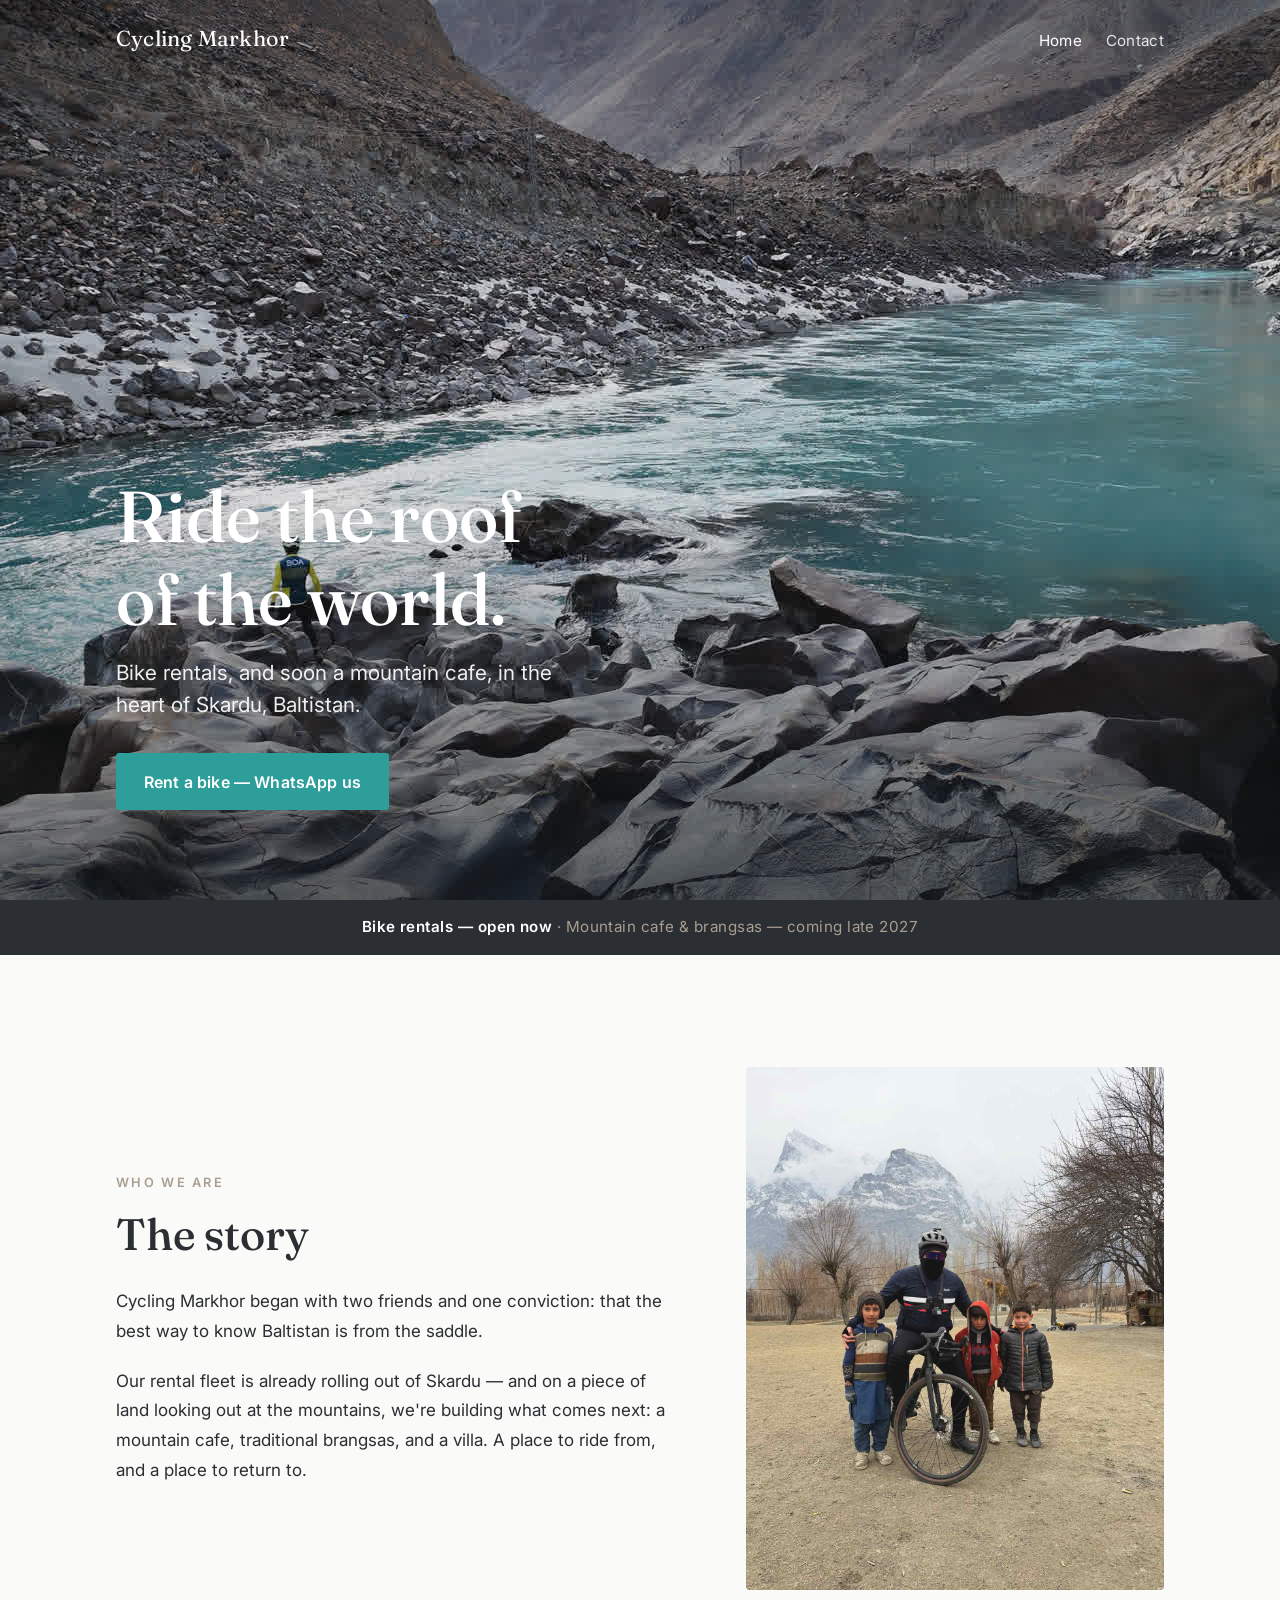
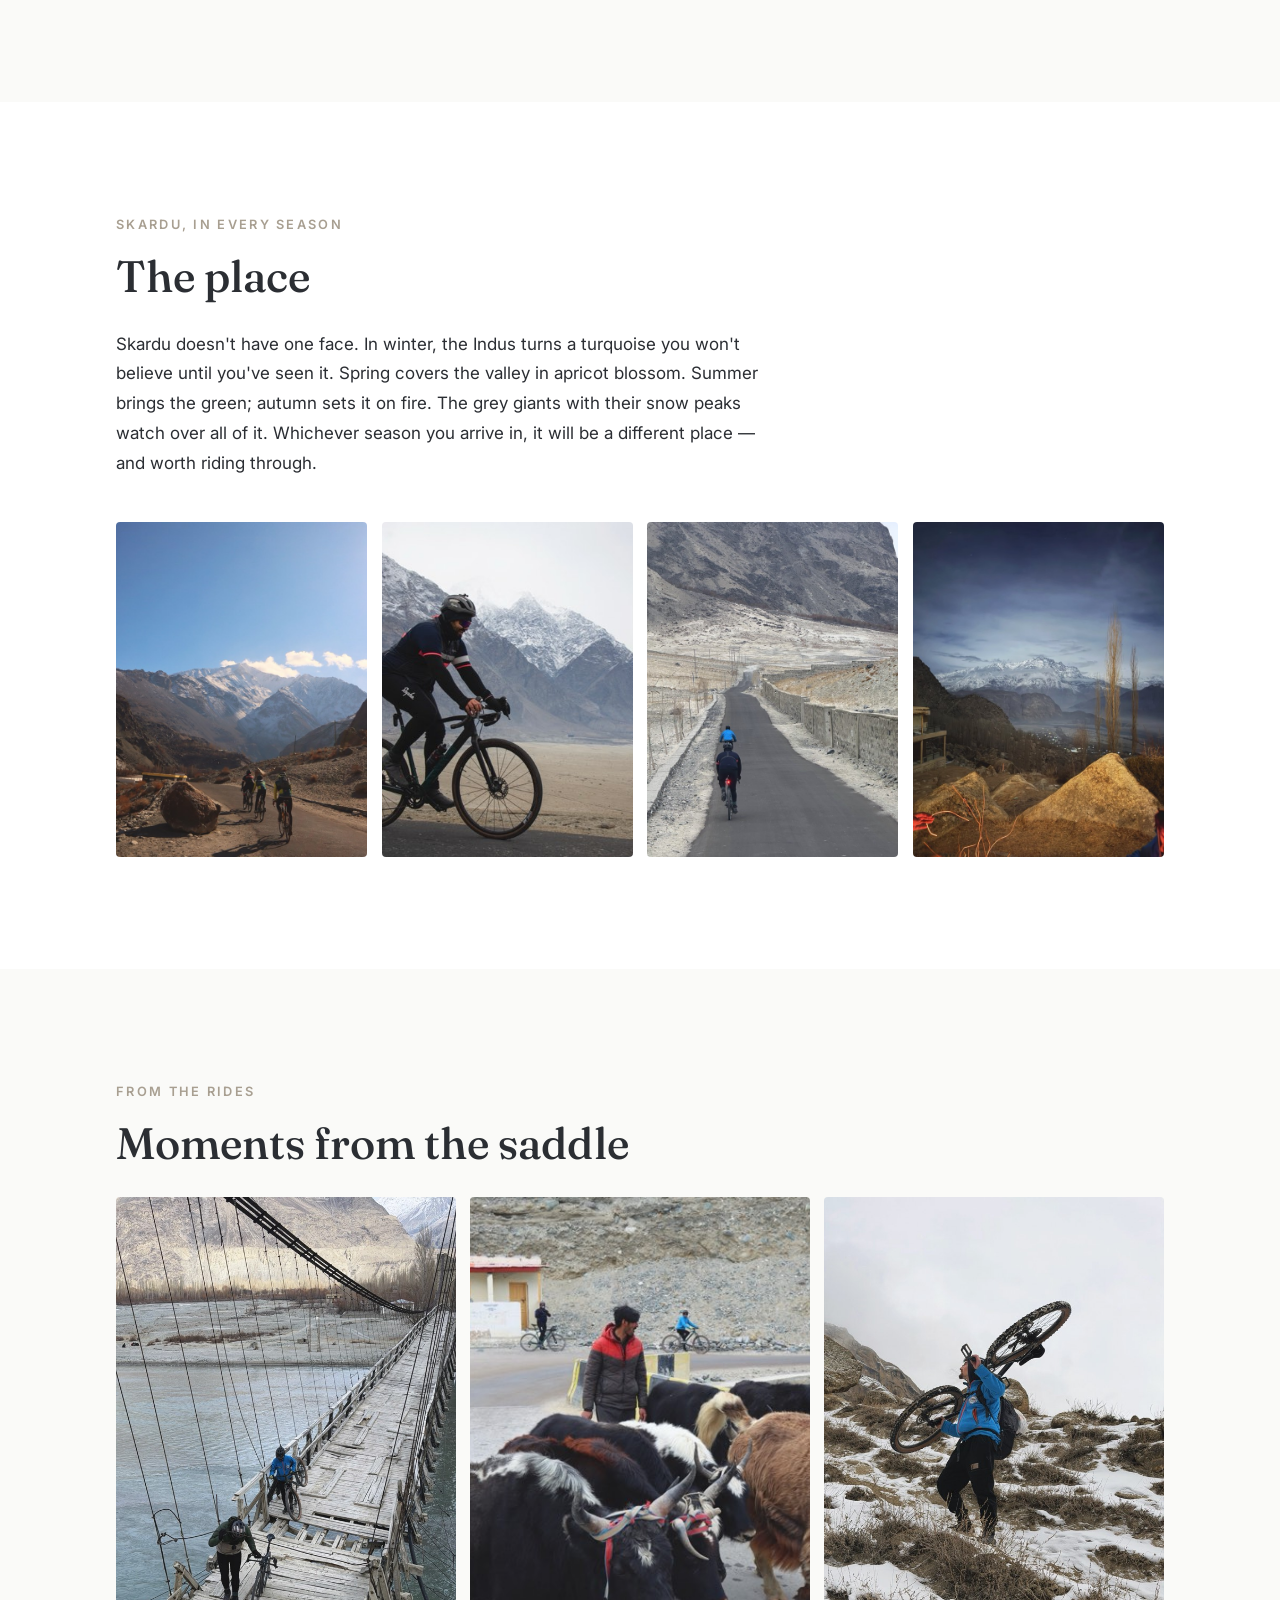
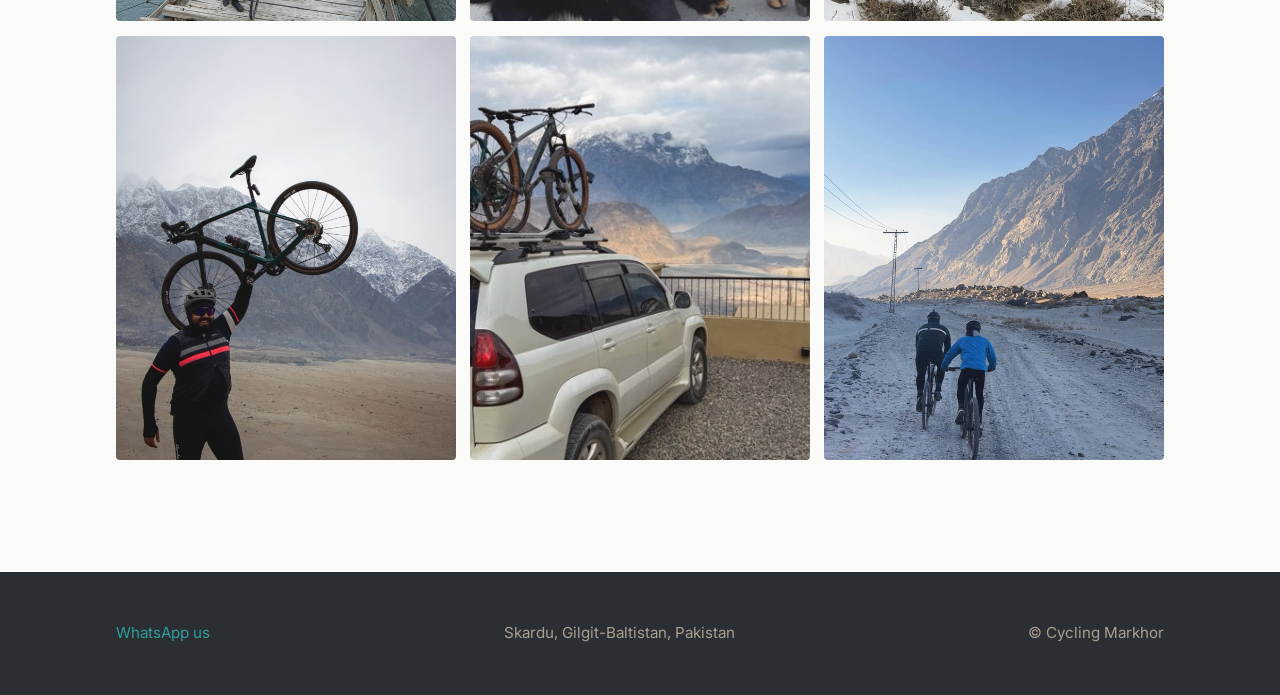
==== index.html @ 1367194e "Fix image aspect ratios, add section anchors, nav flex gap, favicon img { height: auto } so width/he" ====
<!DOCTYPE html>
<html lang="en">
<head>
  <meta charset="UTF-8">
  <meta name="viewport" content="width=device-width, initial-scale=1">
  <title>Cycling Markhor — Bike rentals in Skardu, Baltistan</title>
  <meta name="description" content="Ride the roof of the world. Bike rentals, and soon a mountain cafe, in the heart of Skardu, Baltistan.">
  <link rel="preconnect" href="https://fonts.googleapis.com">
  <link rel="preconnect" href="https://fonts.gstatic.com" crossorigin>
  <link href="https://fonts.googleapis.com/css2?family=Fraunces:opsz,wght@9..144,400;9..144,500;9..144,600&family=Inter:wght@400;500;600&display=swap" rel="stylesheet">
  <link rel="icon" href="data:image/svg+xml,<svg xmlns=%22http://www.w3.org/2000/svg%22 viewBox=%220 0 100 100%22><text y=%22.9em%22 font-size=%2290%22>🚵</text></svg>">
  <link rel="stylesheet" href="css/style.css">
</head>
<body>

  <header class="site-header">
    <div class="wrap">
      <a class="logo" href="index.html">Cycling Markhor</a>
      <nav class="site-nav">
        <a href="index.html" aria-current="page">Home</a>
        <a href="contact.html">Contact</a>
      </nav>
    </div>
  </header>

  <!-- Hero: 9-clip video reel (js/reel.js). Poster paints first. -->
  <section class="hero">
    <img class="hero-poster" src="assets/videos/hero_01_poster.jpg" alt="The turquoise Indus river winding through the mountains of Skardu" fetchpriority="high">
    <div class="hero-shade"></div>
    <div class="hero-content">
      <div class="wrap">
        <h1>Ride the roof of the world.</h1>
        <p class="subline">Bike rentals, and soon a mountain cafe, in the heart of Skardu, Baltistan.</p>
        <a class="btn" href="https://wa.me/923554437090">Rent a bike — WhatsApp us</a>
      </div>
    </div>
  </section>

  <div class="status-strip">
    <strong>Bike rentals — open now</strong> · Mountain cafe &amp; brangsas — coming late 2027
  </div>

  <section class="section" id="story">
    <div class="wrap story-grid">
      <div>
        <span class="kicker">Who we are</span>
        <h2>The story</h2>
        <p>Cycling Markhor began with two friends and one conviction: that the best way to know Baltistan is from the saddle.</p>
        <p>Our rental fleet is already rolling out of Skardu — and on a piece of land looking out at the mountains, we're building what comes next: a mountain cafe, traditional brangsas, and a villa. A place to ride from, and a place to return to.</p>
      </div>
      <img src="assets/photos/IMG_3581.jpg" alt="A cyclist standing with three local children in front of snow-covered peaks" loading="lazy" width="1280" height="1600">
    </div>
  </section>

  <section class="section section--seasons" id="place">
    <div class="wrap">
      <span class="kicker">Skardu, in every season</span>
      <h2>The place</h2>
      <p class="lede">Skardu doesn't have one face. In winter, the Indus turns a turquoise you won't believe until you've seen it. Spring covers the valley in apricot blossom. Summer brings the green; autumn sets it on fire. The grey giants with their snow peaks watch over all of it. Whichever season you arrive in, it will be a different place — and worth riding through.</p>
      <div class="seasons-grid">
        <img src="assets/photos/thumbs/IMG_8564.jpg" alt="Three cyclists on a mountain road under a bright blue sky" loading="lazy" width="640" height="800">
        <img src="assets/photos/thumbs/IMG_7706.jpg" alt="A cyclist riding past snow-dusted peaks" loading="lazy" width="800" height="450">
        <img src="assets/photos/thumbs/IMG_0048.jpg" alt="Two riders on an empty valley road in winter" loading="lazy" width="640" height="800">
        <img src="assets/photos/thumbs/IMG_3889.jpg" alt="Village lights at dusk beneath a snow-covered massif" loading="lazy" width="640" height="800">
      </div>
    </div>
  </section>

  <section class="section" id="moments">
    <div class="wrap">
      <span class="kicker">From the rides</span>
      <h2>Moments from the saddle</h2>
      <div class="moments-grid">
        <img src="assets/photos/thumbs/IMG_4186.jpg" alt="Cyclists crossing a wooden suspension bridge over the turquoise river" loading="lazy" width="640" height="800">
        <img src="assets/photos/thumbs/IMG_8635.jpg" alt="Yaks being herded along the road past waiting cyclists" loading="lazy" width="800" height="450">
        <img src="assets/photos/thumbs/IMG_3852.jpg" alt="A rider carrying a bike up a snowy slope" loading="lazy" width="640" height="800">
        <img src="assets/photos/thumbs/IMG_7692.jpg" alt="A cyclist raising a bike overhead in front of the mountains" loading="lazy" width="640" height="800">
        <img src="assets/photos/thumbs/IMG_3305.jpg" alt="Bikes on a car rack with the Skardu valley behind" loading="lazy" width="800" height="450">
        <img src="assets/photos/thumbs/IMG_4113.jpg" alt="Two riders on a gravel road beneath a mountain wall" loading="lazy" width="640" height="800">
      </div>
    </div>
  </section>

  <footer class="site-footer">
    <div class="wrap">
      <a href="https://wa.me/923554437090">WhatsApp us</a>
      <span>Skardu, Gilgit-Baltistan, Pakistan</span>
      <span>© Cycling Markhor</span>
    </div>
  </footer>

  <script src="js/reel.js"></script>
</body>
</html>
---- css/style.css ----
/* Cycling Markhor — style.css */

:root {
  --charcoal: #2B2E33;
  --stone: #A89F91;
  --snow: #FAFAF8;
  --turquoise: #2E9E9B;
  --blossom: #B8A6C9;

  --serif: "Fraunces", Georgia, serif;
  --sans: "Inter", -apple-system, BlinkMacSystemFont, "Segoe UI", sans-serif;

  --max-width: 68rem;
  --pad: 1.25rem;
}

* { margin: 0; padding: 0; box-sizing: border-box; }

html { scroll-behavior: smooth; }

body {
  font-family: var(--sans);
  font-size: 1.0625rem;
  line-height: 1.75;
  color: var(--charcoal);
  background: var(--snow);
  -webkit-font-smoothing: antialiased;
}

img, video { display: block; max-width: 100%; }
img { height: auto; }

a { color: var(--turquoise); text-decoration: none; }
a:hover { color: var(--blossom); }

h1, h2, h3 {
  font-family: var(--serif);
  font-weight: 500;
  line-height: 1.15;
}

.wrap {
  max-width: var(--max-width);
  margin: 0 auto;
  padding-left: var(--pad);
  padding-right: var(--pad);
}

/* ---------- Header ---------- */

.site-header {
  position: absolute;
  top: 0;
  left: 0;
  right: 0;
  z-index: 10;
  padding: 1.25rem 0;
}

.site-header .wrap {
  display: flex;
  align-items: baseline;
  justify-content: space-between;
  gap: 1rem;
}

.logo {
  font-family: var(--serif);
  font-size: 1.35rem;
  letter-spacing: 0.01em;
  color: #fff;
}
.logo:hover { color: #fff; }

.site-nav {
  display: flex;
  gap: 1.5rem;
  flex-shrink: 0;
}

.site-nav a {
  color: rgba(255, 255, 255, 0.85);
  font-size: 0.95rem;
  letter-spacing: 0.02em;
}
.site-nav a:hover,
.site-nav a[aria-current="page"] { color: #fff; }

/* Solid header variant (contact page) */
.site-header--solid { position: static; background: var(--charcoal); }

/* ---------- Hero reel ---------- */

.hero {
  position: relative;
  height: 100vh;
  height: 100svh;
  min-height: 30rem;
  overflow: hidden;
  background: var(--charcoal);
  display: flex;
  align-items: flex-end;
}

.hero-poster,
.hero video {
  position: absolute;
  inset: 0;
  width: 100%;
  height: 100%;
  object-fit: cover;
}

.hero video {
  opacity: 0;
  transition: opacity 0.5s ease;
}
.hero video.is-visible { opacity: 1; }

.hero-shade {
  position: absolute;
  inset: 0;
  background:
    linear-gradient(to bottom,
      rgba(20, 22, 26, 0.42) 0%,
      rgba(20, 22, 26, 0.10) 30%,
      rgba(20, 22, 26, 0.14) 55%,
      rgba(20, 22, 26, 0.62) 100%);
}

.hero-content {
  position: relative;
  z-index: 2;
  width: 100%;
  padding-bottom: clamp(3rem, 10vh, 6rem);
  color: #fff;
}

.hero h1 {
  font-size: clamp(2.5rem, 7vw, 4.5rem);
  max-width: 14ch;
  text-wrap: balance;
}

.hero .subline {
  margin-top: 1rem;
  max-width: 34ch;
  font-size: clamp(1.05rem, 2.2vw, 1.3rem);
  line-height: 1.55;
  color: rgba(255, 255, 255, 0.92);
}

/* ---------- Buttons ---------- */

.btn {
  display: inline-block;
  margin-top: 2rem;
  padding: 0.9rem 1.75rem;
  background: var(--turquoise);
  color: #fff;
  font-weight: 600;
  font-size: 1rem;
  border-radius: 3px;
  letter-spacing: 0.01em;
  transition: background 0.2s ease, transform 0.2s ease;
}
.btn:hover {
  background: var(--blossom);
  color: #fff;
  transform: translateY(-1px);
}

.btn--big {
  font-size: 1.15rem;
  padding: 1.1rem 2.5rem;
}

/* ---------- Status strip ---------- */

.status-strip {
  background: var(--charcoal);
  color: var(--stone);
  text-align: center;
  font-size: 0.95rem;
  letter-spacing: 0.03em;
  padding: 0.9rem var(--pad);
}
.status-strip strong {
  color: #fff;
  font-weight: 600;
}

/* ---------- Sections ---------- */

.section {
  padding: clamp(4rem, 10vw, 7rem) 0;
}

.section h2 {
  font-size: clamp(1.9rem, 4.5vw, 2.75rem);
  margin-bottom: 1.75rem;
}

.section h2 .accent { color: var(--turquoise); }

.section p + p { margin-top: 1.25rem; }

.kicker {
  display: block;
  font-family: var(--sans);
  font-size: 0.8rem;
  font-weight: 600;
  letter-spacing: 0.18em;
  text-transform: uppercase;
  color: var(--stone);
  margin-bottom: 0.9rem;
}

/* Story: text beside photo on wide screens */

.story-grid {
  display: grid;
  gap: 2.5rem;
  align-items: center;
}

.story-grid img {
  width: 100%;
  border-radius: 4px;
}

@media (min-width: 48rem) {
  .story-grid {
    grid-template-columns: 1.15fr 0.85fr;
    gap: 4rem;
  }
}

/* Seasons */

.section--seasons {
  background: #fff;
}

.section--seasons .lede {
  max-width: 42rem;
}

.seasons-grid {
  display: grid;
  grid-template-columns: repeat(2, 1fr);
  gap: 0.9rem;
  margin-top: 2.75rem;
}

.seasons-grid img {
  width: 100%;
  aspect-ratio: 3 / 4;
  object-fit: cover;
  border-radius: 4px;
}

@media (min-width: 48rem) {
  .seasons-grid { grid-template-columns: repeat(4, 1fr); }
}

/* Moments */

.moments-grid {
  display: grid;
  grid-template-columns: repeat(2, 1fr);
  gap: 0.9rem;
}

.moments-grid img {
  width: 100%;
  aspect-ratio: 4 / 5;
  object-fit: cover;
  border-radius: 4px;
}

@media (min-width: 48rem) {
  .moments-grid { grid-template-columns: repeat(3, 1fr); }
}

@media (max-width: 26rem) {
  .moments-grid { grid-template-columns: 1fr; }
  .moments-grid img { aspect-ratio: 4 / 3; }
}

/* ---------- Contact page ---------- */

.contact-main {
  padding: clamp(4rem, 12vh, 8rem) 0;
  text-align: center;
}

.contact-main h1 {
  font-size: clamp(2.25rem, 6vw, 3.5rem);
}

.contact-main .contact-body {
  max-width: 34rem;
  margin: 1.5rem auto 0;
}

.contact-main .location {
  margin-top: 2.5rem;
  color: var(--stone);
  font-size: 0.95rem;
  letter-spacing: 0.02em;
}

/* ---------- Footer ---------- */

.site-footer {
  background: var(--charcoal);
  color: var(--stone);
  padding: 3rem 0;
  font-size: 0.95rem;
}

.site-footer .wrap {
  display: flex;
  flex-direction: column;
  gap: 0.75rem;
  align-items: center;
  text-align: center;
}

.site-footer a { color: var(--turquoise); }
.site-footer a:hover { color: var(--blossom); }

@media (min-width: 48rem) {
  .site-footer .wrap {
    flex-direction: row;
    justify-content: space-between;
  }
}
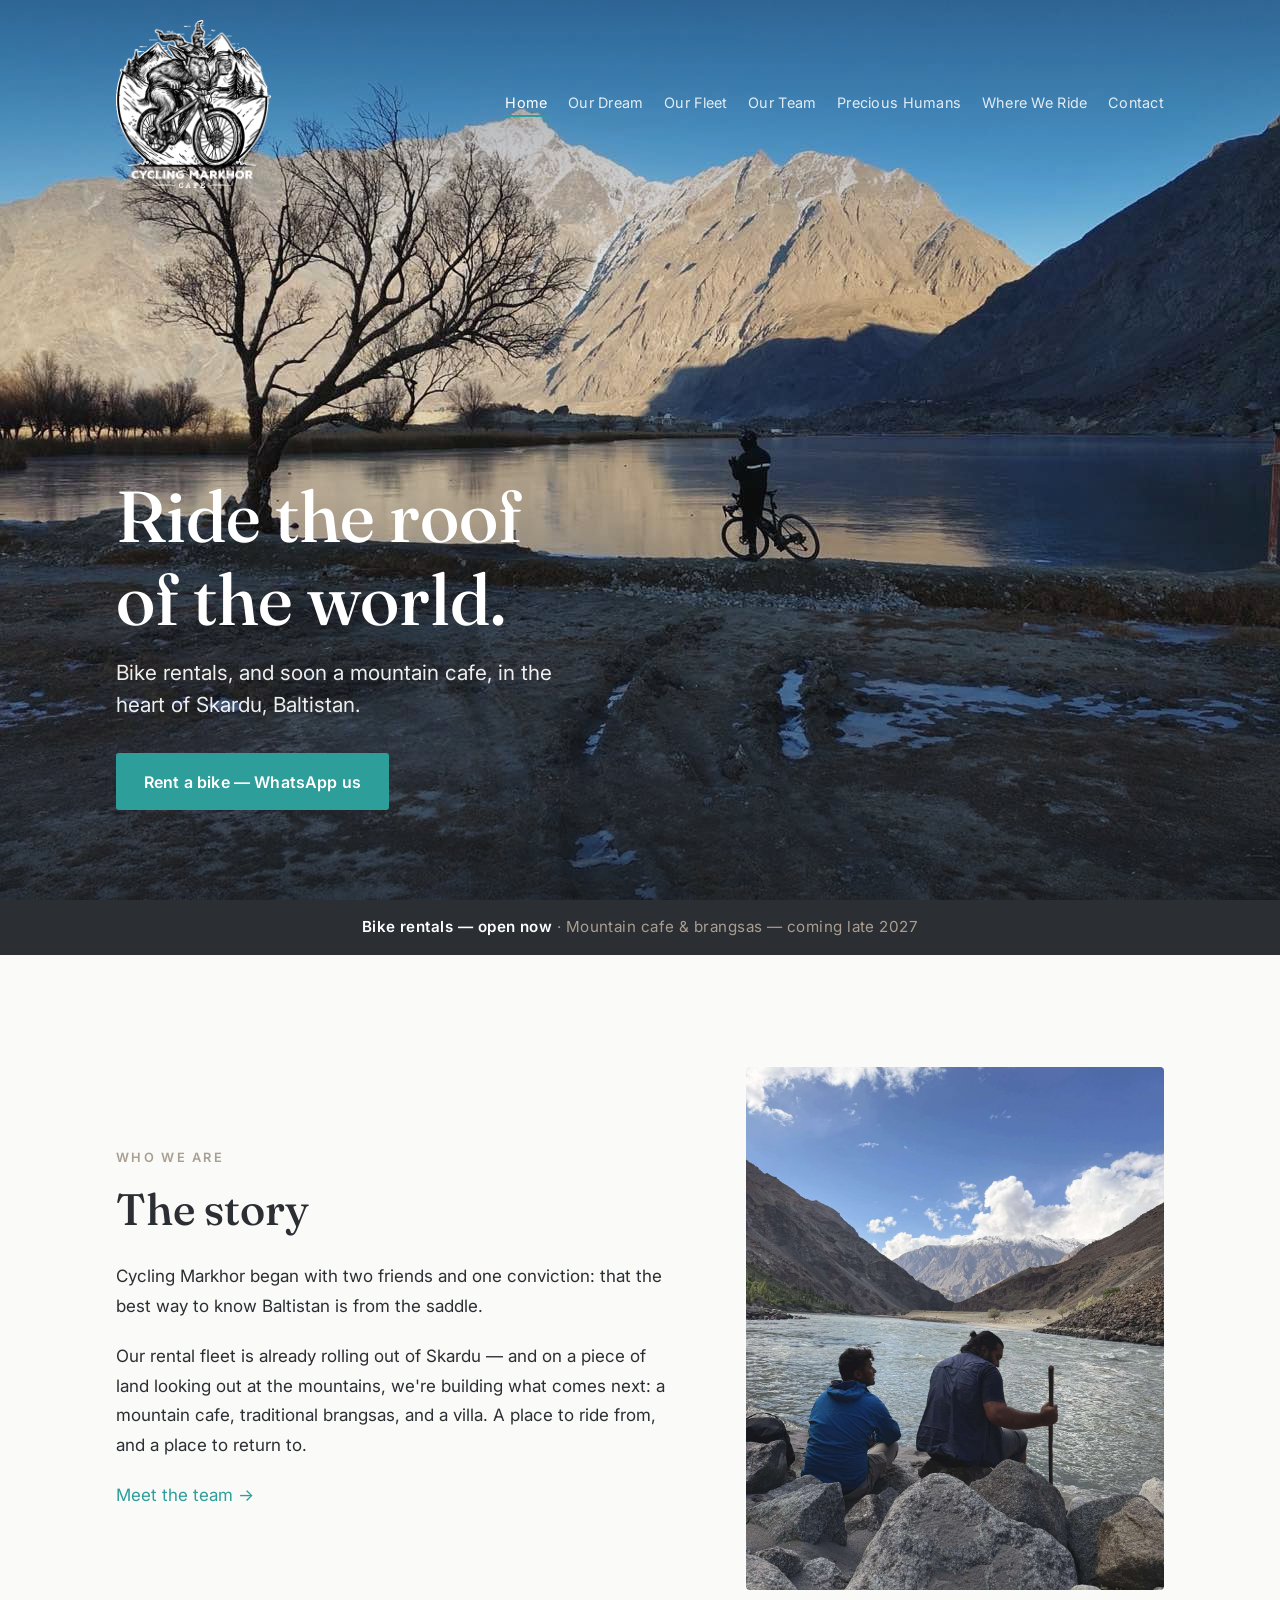
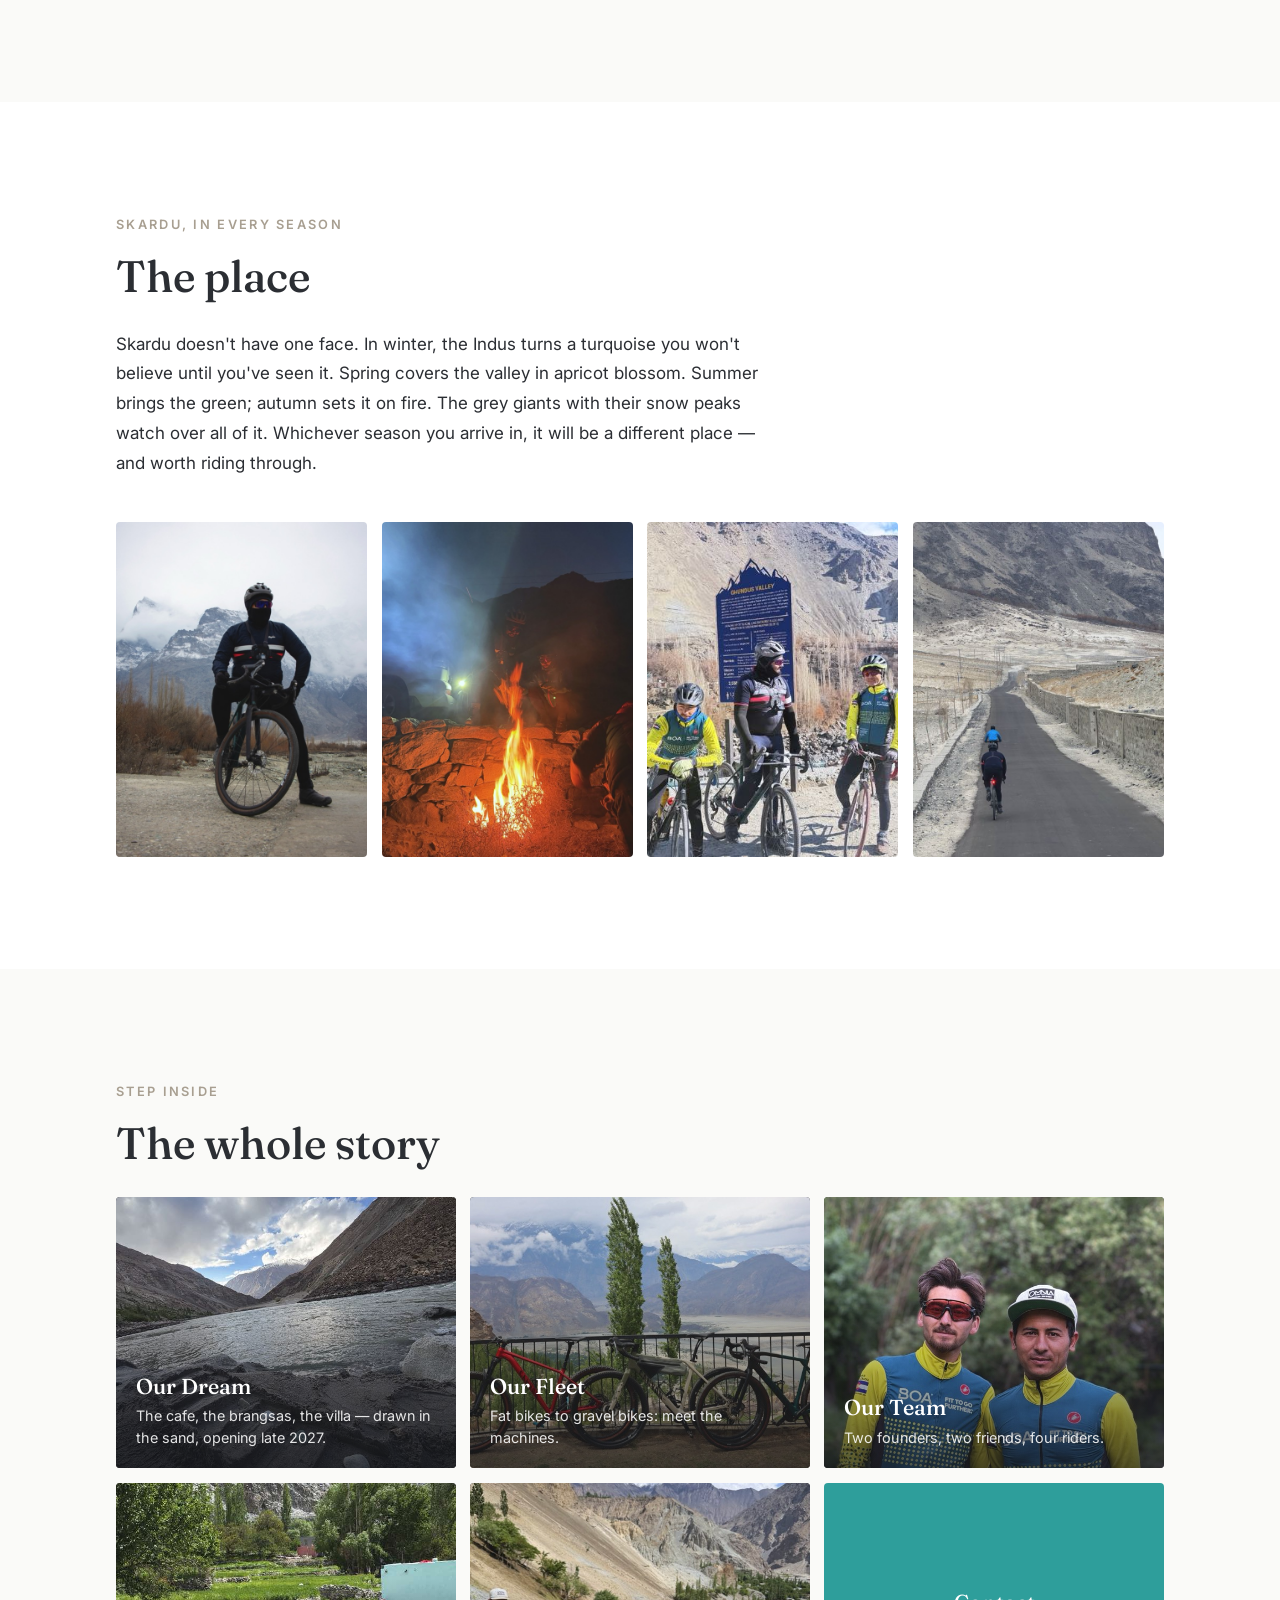
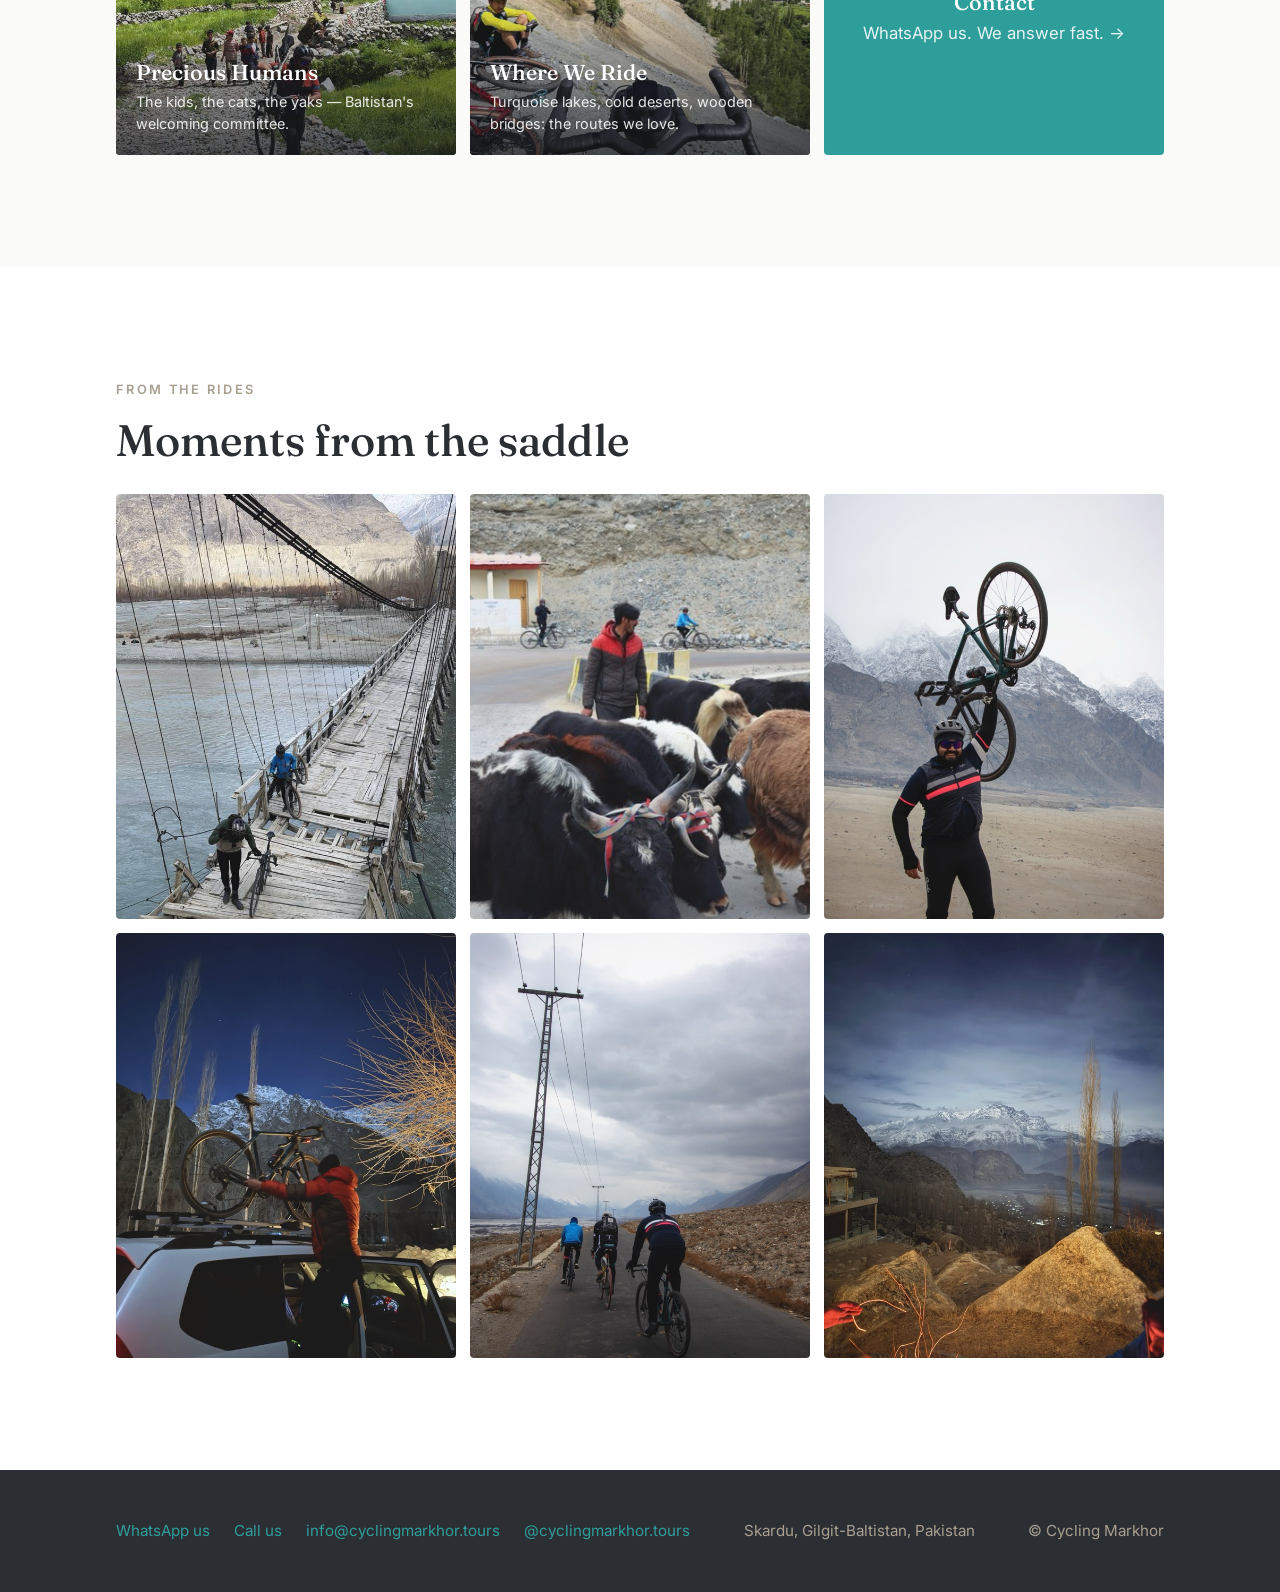
==== commit a961f021: "Home v4: 10-clip hero reel, logo header + full nav, explore cards, new seasons/story/moments - reel." ====
--- a/index.html
+++ b/index.html
@@ -5,27 +5,46 @@
   <meta name="viewport" content="width=device-width, initial-scale=1">
   <title>Cycling Markhor — Bike rentals in Skardu, Baltistan</title>
   <meta name="description" content="Ride the roof of the world. Bike rentals, and soon a mountain cafe, in the heart of Skardu, Baltistan.">
+  <meta property="og:title" content="Cycling Markhor — Bike rentals in Skardu, Baltistan">
+  <meta property="og:description" content="Ride the roof of the world. Bike rentals, and soon a mountain cafe, in the heart of Skardu, Baltistan.">
+  <meta property="og:image" content="https://cyclingmarkhor.com/assets/vid/blind-lake-poster.jpg">
   <link rel="preconnect" href="https://fonts.googleapis.com">
   <link rel="preconnect" href="https://fonts.gstatic.com" crossorigin>
   <link href="https://fonts.googleapis.com/css2?family=Fraunces:opsz,wght@9..144,400;9..144,500;9..144,600&family=Inter:wght@400;500;600&display=swap" rel="stylesheet">
-  <link rel="icon" href="data:image/svg+xml,<svg xmlns=%22http://www.w3.org/2000/svg%22 viewBox=%220 0 100 100%22><text y=%22.9em%22 font-size=%2290%22>🚵</text></svg>">
+  <link rel="icon" type="image/png" href="assets/brand/favicon.png">
+  <link rel="apple-touch-icon" href="assets/brand/apple-touch-icon.png">
   <link rel="stylesheet" href="css/style.css">
 </head>
 <body>
 
   <header class="site-header">
     <div class="wrap">
-      <a class="logo" href="index.html">Cycling Markhor</a>
+      <a class="logo" href="index.html"><img src="assets/brand/logo-light.png" alt="Cycling Markhor" width="320" height="346"></a>
+      <button class="nav-toggle" aria-label="Menu" aria-expanded="false"><span></span><span></span><span></span></button>
       <nav class="site-nav">
         <a href="index.html" aria-current="page">Home</a>
+        <a href="our-dream.html">Our Dream</a>
+        <a href="our-fleet.html">Our Fleet</a>
+        <a href="our-team.html">Our Team</a>
+        <a href="our-precious-humans.html">Precious Humans</a>
+        <a href="where-we-ride.html">Where We Ride</a>
         <a href="contact.html">Contact</a>
       </nav>
     </div>
   </header>
 
-  <!-- Hero: 9-clip video reel (js/reel.js). Poster paints first. -->
-  <section class="hero">
-    <img class="hero-poster" src="assets/videos/hero_01_poster.jpg" alt="The turquoise Indus river winding through the mountains of Skardu" fetchpriority="high">
+  <!-- Hero: 10-clip video reel (js/reel.js). Poster of clip 1 paints first. -->
+  <section class="hero" data-clips="assets/vid/blind-lake.mp4,
+    assets/vid/nauman-hassnain-ejju-broko-cycling-towards-kachura.mp4,
+    assets/vid/pov-into-shigar.mp4,
+    assets/vid/khamosh-waterfall.mp4,
+    assets/vid/sarfaranga-desert.mp4,
+    assets/vid/hassnain-crossing-bridge.mp4,
+    assets/vid/shigar.mp4,
+    assets/vid/cycling-towards-gulabpur.mp4,
+    assets/vid/broq-timelapse.mp4,
+    assets/vid/view-from-broq.mp4">
+    <img class="hero-poster" src="assets/vid/blind-lake-poster.jpg" alt="Blind Lake holding the mountains upside down in its turquoise mirror" fetchpriority="high">
     <div class="hero-shade"></div>
     <div class="hero-content">
       <div class="wrap">
@@ -47,8 +66,9 @@
         <h2>The story</h2>
         <p>Cycling Markhor began with two friends and one conviction: that the best way to know Baltistan is from the saddle.</p>
         <p>Our rental fleet is already rolling out of Skardu — and on a piece of land looking out at the mountains, we're building what comes next: a mountain cafe, traditional brangsas, and a villa. A place to ride from, and a place to return to.</p>
+        <p><a href="our-team.html">Meet the team →</a></p>
       </div>
-      <img src="assets/photos/IMG_3581.jpg" alt="A cyclist standing with three local children in front of snow-covered peaks" loading="lazy" width="1280" height="1600">
+      <img src="assets/img/nauman-and-hassnain-4.jpg" alt="The two founders sitting together on the rocks by the river" loading="lazy" width="1280" height="1600">
     </div>
   </section>
 
@@ -58,37 +78,93 @@
       <h2>The place</h2>
       <p class="lede">Skardu doesn't have one face. In winter, the Indus turns a turquoise you won't believe until you've seen it. Spring covers the valley in apricot blossom. Summer brings the green; autumn sets it on fire. The grey giants with their snow peaks watch over all of it. Whichever season you arrive in, it will be a different place — and worth riding through.</p>
       <div class="seasons-grid">
-        <img src="assets/photos/thumbs/IMG_8564.jpg" alt="Three cyclists on a mountain road under a bright blue sky" loading="lazy" width="640" height="800">
-        <img src="assets/photos/thumbs/IMG_7706.jpg" alt="A cyclist riding past snow-dusted peaks" loading="lazy" width="800" height="450">
-        <img src="assets/photos/thumbs/IMG_0048.jpg" alt="Two riders on an empty valley road in winter" loading="lazy" width="640" height="800">
-        <img src="assets/photos/thumbs/IMG_3889.jpg" alt="Village lights at dusk beneath a snow-covered massif" loading="lazy" width="640" height="800">
+        <img src="assets/img/thumbs/nauman-in-shigar.jpg" alt="A rider in Shigar with snow-dusted peaks behind" loading="lazy" width="640" height="800">
+        <img src="assets/img/thumbs/surviving-sub-zero.jpg" alt="Warming up around a campfire on a sub-zero winter evening" loading="lazy" width="640" height="800">
+        <img src="assets/img/thumbs/nauman-ejju-and-broko-in-ghundus-valley.jpg" alt="Three riders in the green summer fields of Ghundus valley" loading="lazy" width="800" height="450">
+        <img src="assets/img/thumbs/ejju-nauman-in-shigar.jpg" alt="Two cyclists riding through summer-green Shigar" loading="lazy" width="640" height="800">
       </div>
     </div>
   </section>
 
-  <section class="section" id="moments">
+  <section class="section" id="explore">
+    <div class="wrap">
+      <span class="kicker">Step inside</span>
+      <h2>The whole story</h2>
+      <div class="explore-grid">
+        <a class="explore-card" href="our-dream.html">
+          <img src="assets/img/thumbs/brangsas-from-dream-to-sand-1.jpg" alt="The plan for the cafe and brangsas drawn into the sand" loading="lazy" width="640" height="800">
+          <div class="explore-card-text">
+            <h3>Our Dream</h3>
+            <p>The cafe, the brangsas, the villa — drawn in the sand, opening late 2027.</p>
+          </div>
+        </a>
+        <a class="explore-card" href="our-fleet.html">
+          <img src="assets/img/thumbs/canyon-fleet-1.jpg" alt="The Canyon fleet lined up together" loading="lazy" width="800" height="450">
+          <div class="explore-card-text">
+            <h3>Our Fleet</h3>
+            <p>Fat bikes to gravel bikes: meet the machines.</p>
+          </div>
+        </a>
+        <a class="explore-card" href="our-team.html">
+          <img src="assets/img/thumbs/le-ejju-and-broko.jpg" alt="Ejju and Broko posing with their bikes" loading="lazy" width="640" height="800">
+          <div class="explore-card-text">
+            <h3>Our Team</h3>
+            <p>Two founders, two friends, four riders.</p>
+          </div>
+        </a>
+        <a class="explore-card" href="our-precious-humans.html">
+          <img src="assets/img/thumbs/nauman-and-kids-2.jpg" alt="A rider surrounded by smiling village kids" loading="lazy" width="640" height="800">
+          <div class="explore-card-text">
+            <h3>Precious Humans</h3>
+            <p>The kids, the cats, the yaks — Baltistan's welcoming committee.</p>
+          </div>
+        </a>
+        <a class="explore-card" href="where-we-ride.html">
+          <img src="assets/img/thumbs/grizl-pov.jpg" alt="Handlebar view of a gravel road heading into the mountains" loading="lazy" width="640" height="800">
+          <div class="explore-card-text">
+            <h3>Where We Ride</h3>
+            <p>Turquoise lakes, cold deserts, wooden bridges: the routes we love.</p>
+          </div>
+        </a>
+        <a class="explore-card explore-card--contact" href="contact.html">
+          <div class="explore-card-text">
+            <h3>Contact</h3>
+            <p>WhatsApp us. We answer fast. →</p>
+          </div>
+        </a>
+      </div>
+    </div>
+  </section>
+
+  <section class="section section--seasons" id="moments">
     <div class="wrap">
       <span class="kicker">From the rides</span>
       <h2>Moments from the saddle</h2>
       <div class="moments-grid">
-        <img src="assets/photos/thumbs/IMG_4186.jpg" alt="Cyclists crossing a wooden suspension bridge over the turquoise river" loading="lazy" width="640" height="800">
-        <img src="assets/photos/thumbs/IMG_8635.jpg" alt="Yaks being herded along the road past waiting cyclists" loading="lazy" width="800" height="450">
-        <img src="assets/photos/thumbs/IMG_3852.jpg" alt="A rider carrying a bike up a snowy slope" loading="lazy" width="640" height="800">
-        <img src="assets/photos/thumbs/IMG_7692.jpg" alt="A cyclist raising a bike overhead in front of the mountains" loading="lazy" width="640" height="800">
-        <img src="assets/photos/thumbs/IMG_3305.jpg" alt="Bikes on a car rack with the Skardu valley behind" loading="lazy" width="800" height="450">
-        <img src="assets/photos/thumbs/IMG_4113.jpg" alt="Two riders on a gravel road beneath a mountain wall" loading="lazy" width="640" height="800">
+        <img src="assets/img/thumbs/nauman-and-ejju-dangerous-river-crossing.jpg" alt="Two riders carrying bikes across a wire bridge over the river" loading="lazy" width="640" height="800">
+        <img src="assets/img/thumbs/yak-attack.jpg" alt="A yak holding its ground on the road as riders wait" loading="lazy" width="800" height="450">
+        <img src="assets/img/thumbs/nauman-with-sarfaranga-in-background-1.jpg" alt="A cyclist above the Sarfaranga cold desert" loading="lazy" width="640" height="800">
+        <img src="assets/img/thumbs/hassnain-loading-bicycle-in-upper-kachura.jpg" alt="Loading a bicycle by the stairs at Upper Kachura" loading="lazy" width="640" height="800">
+        <img src="assets/img/thumbs/ejju-broko-and-nauman-riding-towards-sildi.jpg" alt="Three riders on the road to Sildi" loading="lazy" width="640" height="800">
+        <img src="assets/img/thumbs/night-view-from-broq.jpg" alt="Village lights at night seen from the broq above" loading="lazy" width="640" height="800">
       </div>
     </div>
   </section>
 
   <footer class="site-footer">
     <div class="wrap">
-      <a href="https://wa.me/923554437090">WhatsApp us</a>
+      <div class="footer-links">
+        <a href="https://wa.me/923554437090">WhatsApp us</a>
+        <a href="tel:+923554437090">Call us</a>
+        <a href="mailto:info@cyclingmarkhor.tours">info@cyclingmarkhor.tours</a>
+        <a href="https://instagram.com/cyclingmarkhor.tours">@cyclingmarkhor.tours</a>
+      </div>
       <span>Skardu, Gilgit-Baltistan, Pakistan</span>
       <span>© Cycling Markhor</span>
     </div>
   </footer>
 
   <script src="js/reel.js"></script>
+  <script src="js/site.js"></script>
 </body>
 </html>
--- a/css/style.css
+++ b/css/style.css
@@ -59,35 +59,88 @@
 
 .site-header .wrap {
   display: flex;
-  align-items: baseline;
+  align-items: center;
   justify-content: space-between;
   gap: 1rem;
 }
 
-.logo {
-  font-family: var(--serif);
-  font-size: 1.35rem;
-  letter-spacing: 0.01em;
-  color: #fff;
-}
-.logo:hover { color: #fff; }
+.logo { display: block; flex-shrink: 0; }
+.logo img {
+  width: clamp(120px, 14vw, 155px);
+  height: auto;
+  display: block;
+}
 
 .site-nav {
   display: flex;
-  gap: 1.5rem;
+  gap: clamp(0.85rem, 1.6vw, 1.4rem);
   flex-shrink: 0;
+  flex-wrap: wrap;
+  justify-content: flex-end;
 }
 
 .site-nav a {
   color: rgba(255, 255, 255, 0.85);
-  font-size: 0.95rem;
+  font-size: 0.9rem;
   letter-spacing: 0.02em;
 }
 .site-nav a:hover,
 .site-nav a[aria-current="page"] { color: #fff; }
-
-/* Solid header variant (contact page) */
+.site-nav a[aria-current="page"] { border-bottom: 2px solid var(--turquoise); }
+
+/* Solid header variant (contact page etc.) */
 .site-header--solid { position: static; background: var(--charcoal); }
+
+/* Hamburger — shown under 52rem, sits above the fullscreen nav panel */
+.nav-toggle {
+  display: none;
+  position: relative;
+  z-index: 30;
+  width: 2.75rem;
+  height: 2.75rem;
+  border: 0;
+  background: none;
+  cursor: pointer;
+  flex-shrink: 0;
+}
+.nav-toggle span {
+  display: block;
+  width: 1.5rem;
+  height: 2px;
+  margin: 5px auto;
+  background: #fff;
+  border-radius: 1px;
+  transition: transform 0.25s ease, opacity 0.25s ease;
+}
+.nav-open .nav-toggle span:nth-child(1) { transform: translateY(7px) rotate(45deg); }
+.nav-open .nav-toggle span:nth-child(2) { opacity: 0; }
+.nav-open .nav-toggle span:nth-child(3) { transform: translateY(-7px) rotate(-45deg); }
+
+@media (max-width: 52rem) {
+  .nav-toggle { display: block; }
+
+  .site-nav {
+    position: fixed;
+    inset: 0;
+    z-index: 20;
+    flex-direction: column;
+    align-items: center;
+    justify-content: center;
+    gap: 1.75rem;
+    background: rgba(43, 46, 51, 0.98);
+    opacity: 0;
+    visibility: hidden;
+    transition: opacity 0.25s ease, visibility 0.25s ease;
+  }
+  .nav-open .site-nav { opacity: 1; visibility: visible; }
+
+  .site-nav a {
+    font-family: var(--serif);
+    font-size: 1.5rem;
+    color: #fff;
+  }
+  .nav-open { overflow: hidden; }
+}
 
 /* ---------- Hero reel ---------- */
 
@@ -323,17 +376,229 @@
 .site-footer .wrap {
   display: flex;
   flex-direction: column;
-  gap: 0.75rem;
+  gap: 0.9rem;
   align-items: center;
   text-align: center;
 }
 
+.footer-links {
+  display: flex;
+  flex-wrap: wrap;
+  justify-content: center;
+  gap: 0.5rem 1.5rem;
+}
+
 .site-footer a { color: var(--turquoise); }
 .site-footer a:hover { color: var(--blossom); }
 
-@media (min-width: 48rem) {
+@media (min-width: 64rem) {
   .site-footer .wrap {
     flex-direction: row;
     justify-content: space-between;
   }
 }
+
+/* ---------- Explore cards (home) ---------- */
+
+.explore-grid {
+  display: grid;
+  grid-template-columns: 1fr;
+  gap: 0.9rem;
+}
+
+.explore-card {
+  position: relative;
+  display: block;
+  border-radius: 4px;
+  overflow: hidden;
+  aspect-ratio: 4 / 3;
+  background: var(--charcoal);
+}
+
+.explore-card img {
+  position: absolute;
+  inset: 0;
+  width: 100%;
+  height: 100%;
+  object-fit: cover;
+  transition: transform 0.4s ease;
+}
+.explore-card:hover img { transform: scale(1.04); }
+
+.explore-card::after {
+  content: "";
+  position: absolute;
+  inset: 0;
+  background: linear-gradient(to bottom,
+    rgba(20, 22, 26, 0) 35%,
+    rgba(20, 22, 26, 0.72) 100%);
+}
+
+.explore-card-text {
+  position: absolute;
+  z-index: 1;
+  left: 0;
+  right: 0;
+  bottom: 0;
+  padding: 1.25rem;
+  color: #fff;
+}
+
+.explore-card h3 {
+  font-size: 1.35rem;
+  color: #fff;
+}
+
+.explore-card p {
+  margin-top: 0.35rem;
+  font-size: 0.9rem;
+  line-height: 1.5;
+  color: rgba(255, 255, 255, 0.88);
+}
+
+/* Contact door-card: flat turquoise, no photo */
+.explore-card--contact {
+  background: var(--turquoise);
+  display: flex;
+  align-items: center;
+  justify-content: center;
+}
+.explore-card--contact::after { display: none; }
+.explore-card--contact .explore-card-text {
+  position: static;
+  text-align: center;
+  padding: 2rem;
+}
+.explore-card--contact p { font-size: 1.05rem; }
+.explore-card--contact:hover { background: #278b88; }
+
+@media (min-width: 40rem) {
+  .explore-grid { grid-template-columns: repeat(2, 1fr); }
+  .explore-card { aspect-ratio: 4 / 3.2; }
+}
+@media (min-width: 62rem) {
+  .explore-grid { grid-template-columns: repeat(3, 1fr); }
+}
+
+/* ---------- Ambient palindrome loop ---------- */
+
+.ambient {
+  position: relative;
+  overflow: hidden;
+  background: var(--charcoal);
+  aspect-ratio: 16 / 9;
+}
+
+.ambient .ambient-poster,
+.ambient video {
+  position: absolute;
+  inset: 0;
+  width: 100%;
+  height: 100%;
+  object-fit: cover;
+}
+
+.ambient video {
+  opacity: 0;
+  transition: opacity 0.5s ease;
+}
+.ambient video.is-visible { opacity: 1; }
+
+/* ---------- Video card (poster + tap/hover to play) ---------- */
+
+.video-card {
+  position: relative;
+  overflow: hidden;
+  border-radius: 4px;
+  cursor: pointer;
+  background: var(--charcoal);
+}
+
+.video-card img,
+.video-card video {
+  position: absolute;
+  inset: 0;
+  width: 100%;
+  height: 100%;
+  object-fit: cover;
+}
+.video-card { aspect-ratio: 16 / 9; }
+.video-card img { position: absolute; }
+
+.video-card video {
+  opacity: 0;
+  transition: opacity 0.35s ease;
+}
+.video-card.is-playing video { opacity: 1; }
+
+.video-card .play-badge {
+  position: absolute;
+  z-index: 1;
+  left: 50%;
+  top: 50%;
+  transform: translate(-50%, -50%);
+  width: 3.25rem;
+  height: 3.25rem;
+  border-radius: 50%;
+  background: rgba(20, 22, 26, 0.55);
+  color: #fff;
+  display: flex;
+  align-items: center;
+  justify-content: center;
+  font-size: 1.1rem;
+  transition: opacity 0.3s ease;
+  pointer-events: none;
+}
+.video-card .play-badge::before {
+  content: "";
+  display: block;
+  margin-left: 4px;
+  border-style: solid;
+  border-width: 9px 0 9px 15px;
+  border-color: transparent transparent transparent #fff;
+}
+.video-card.is-playing .play-badge { opacity: 0; }
+
+.video-card figcaption {
+  position: absolute;
+  z-index: 1;
+  left: 0;
+  right: 0;
+  bottom: 0;
+  padding: 0.75rem 1rem;
+  font-size: 0.85rem;
+  color: #fff;
+  background: linear-gradient(to bottom, rgba(20,22,26,0), rgba(20,22,26,0.6));
+}
+
+/* ---------- Vertical reel strip (phone-frame cards) ---------- */
+
+.phone-strip {
+  display: flex;
+  gap: 1rem;
+  overflow-x: auto;
+  padding: 0.5rem 0.25rem 1rem;
+  scroll-snap-type: x mandatory;
+  -webkit-overflow-scrolling: touch;
+}
+
+.phone-card {
+  flex: 0 0 clamp(200px, 58vw, 250px);
+  scroll-snap-align: center;
+  position: relative;
+  aspect-ratio: 9 / 16;
+  border-radius: 22px;
+  overflow: hidden;
+  border: 5px solid var(--charcoal);
+  background: var(--charcoal);
+  box-shadow: 0 10px 30px rgba(43, 46, 51, 0.18);
+}
+
+.phone-card video,
+.phone-card img {
+  position: absolute;
+  inset: 0;
+  width: 100%;
+  height: 100%;
+  object-fit: cover;
+}
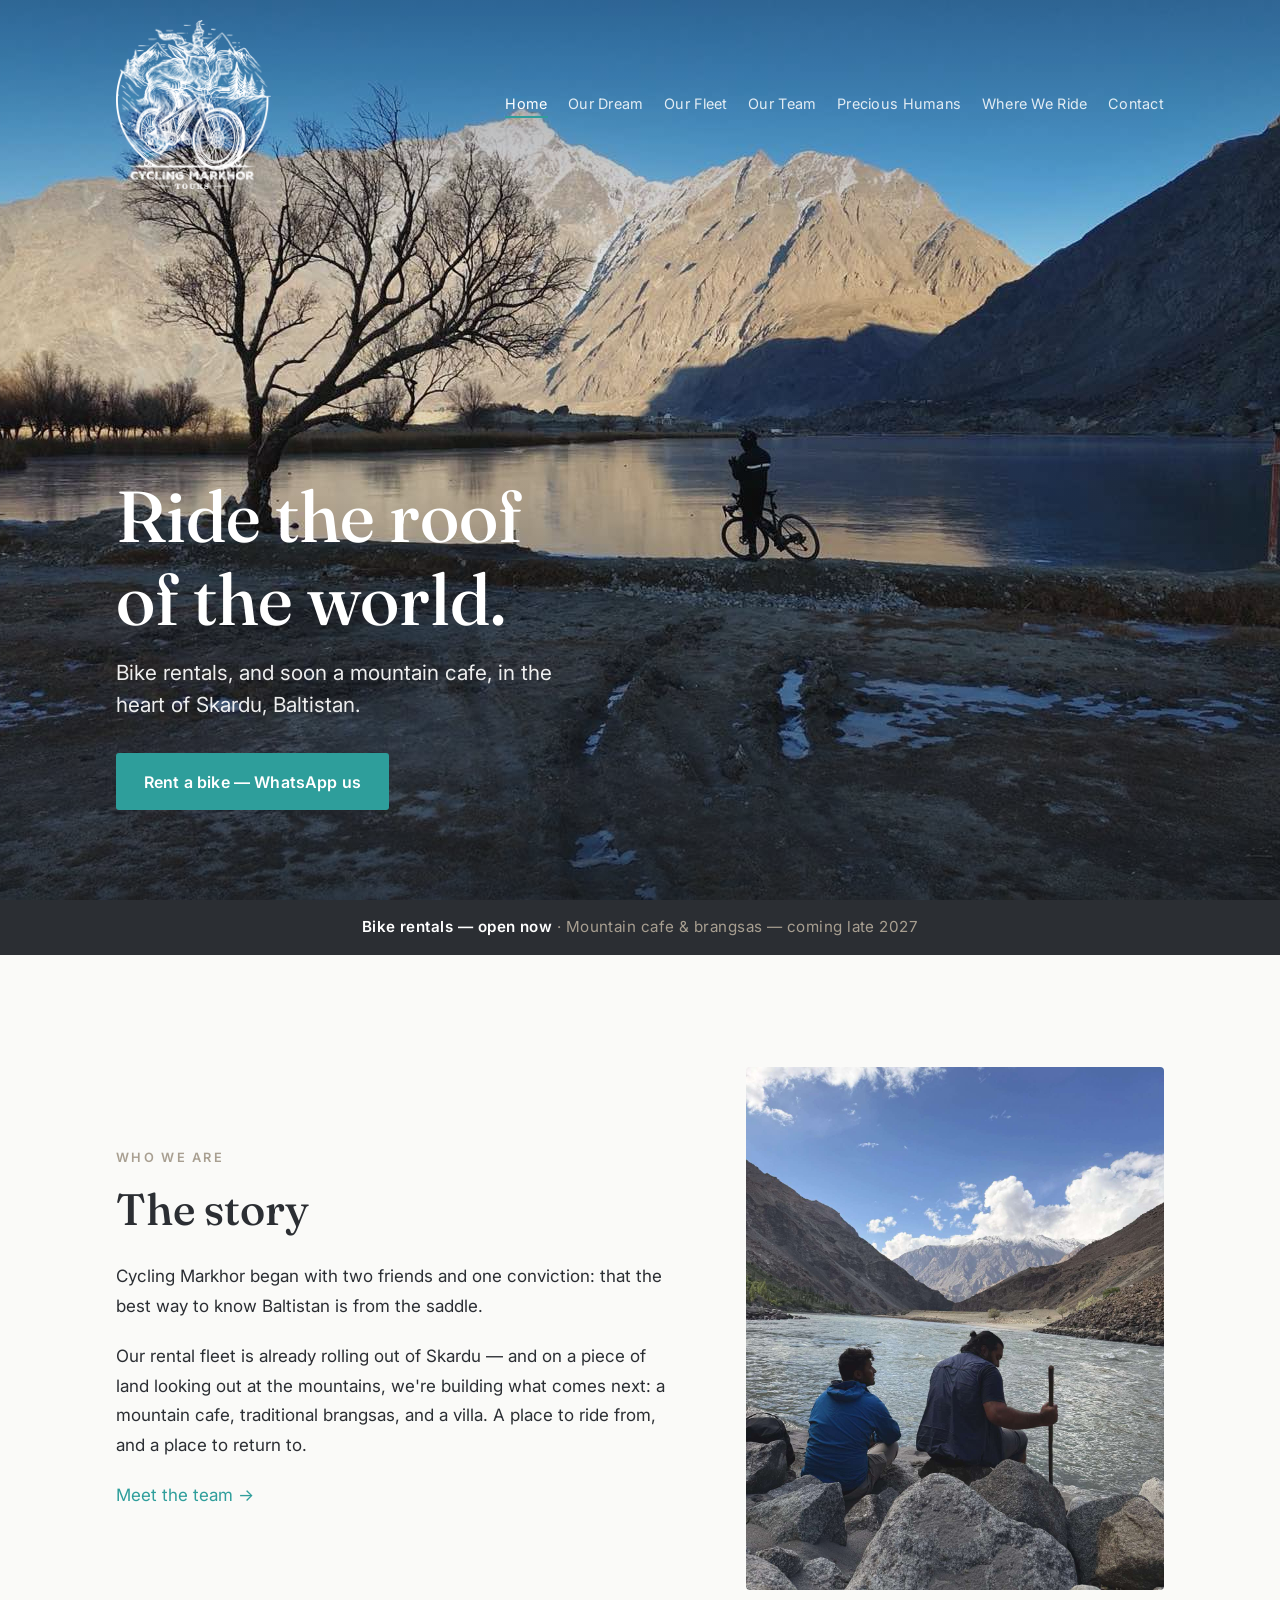
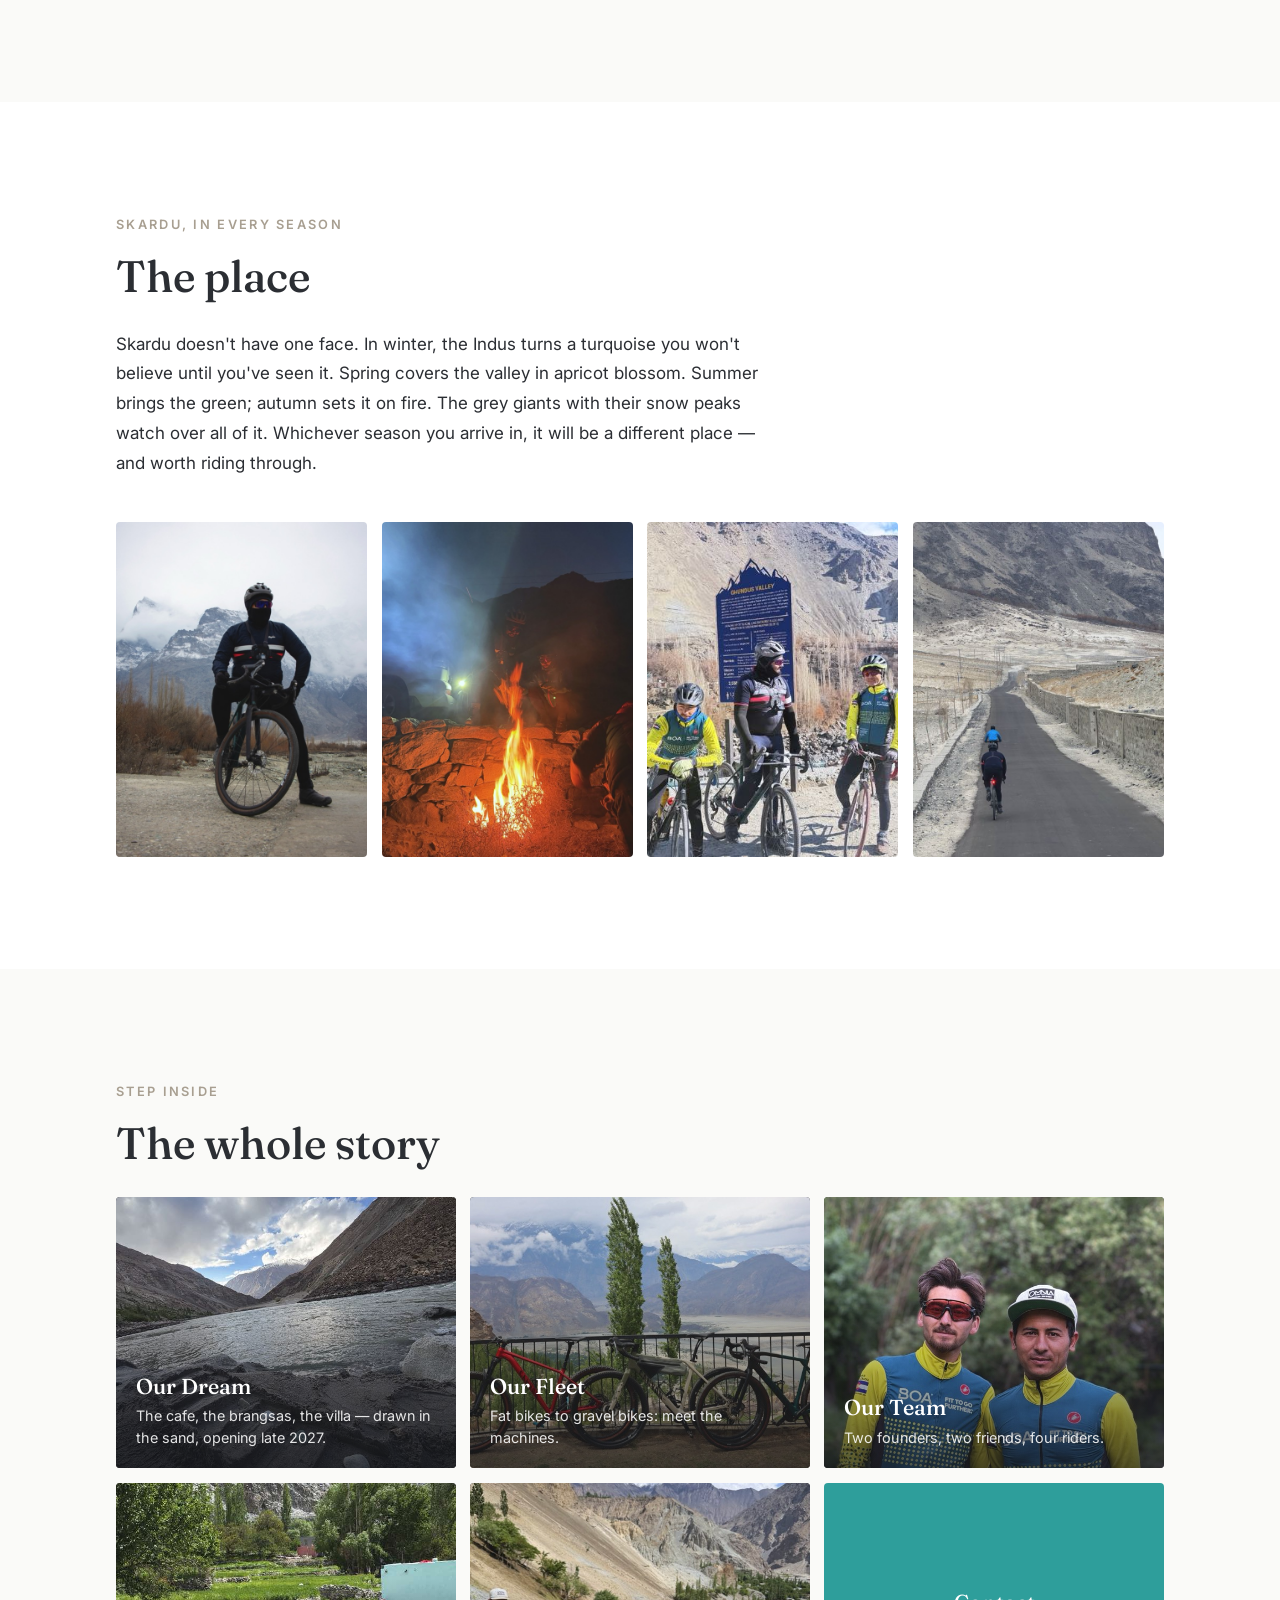
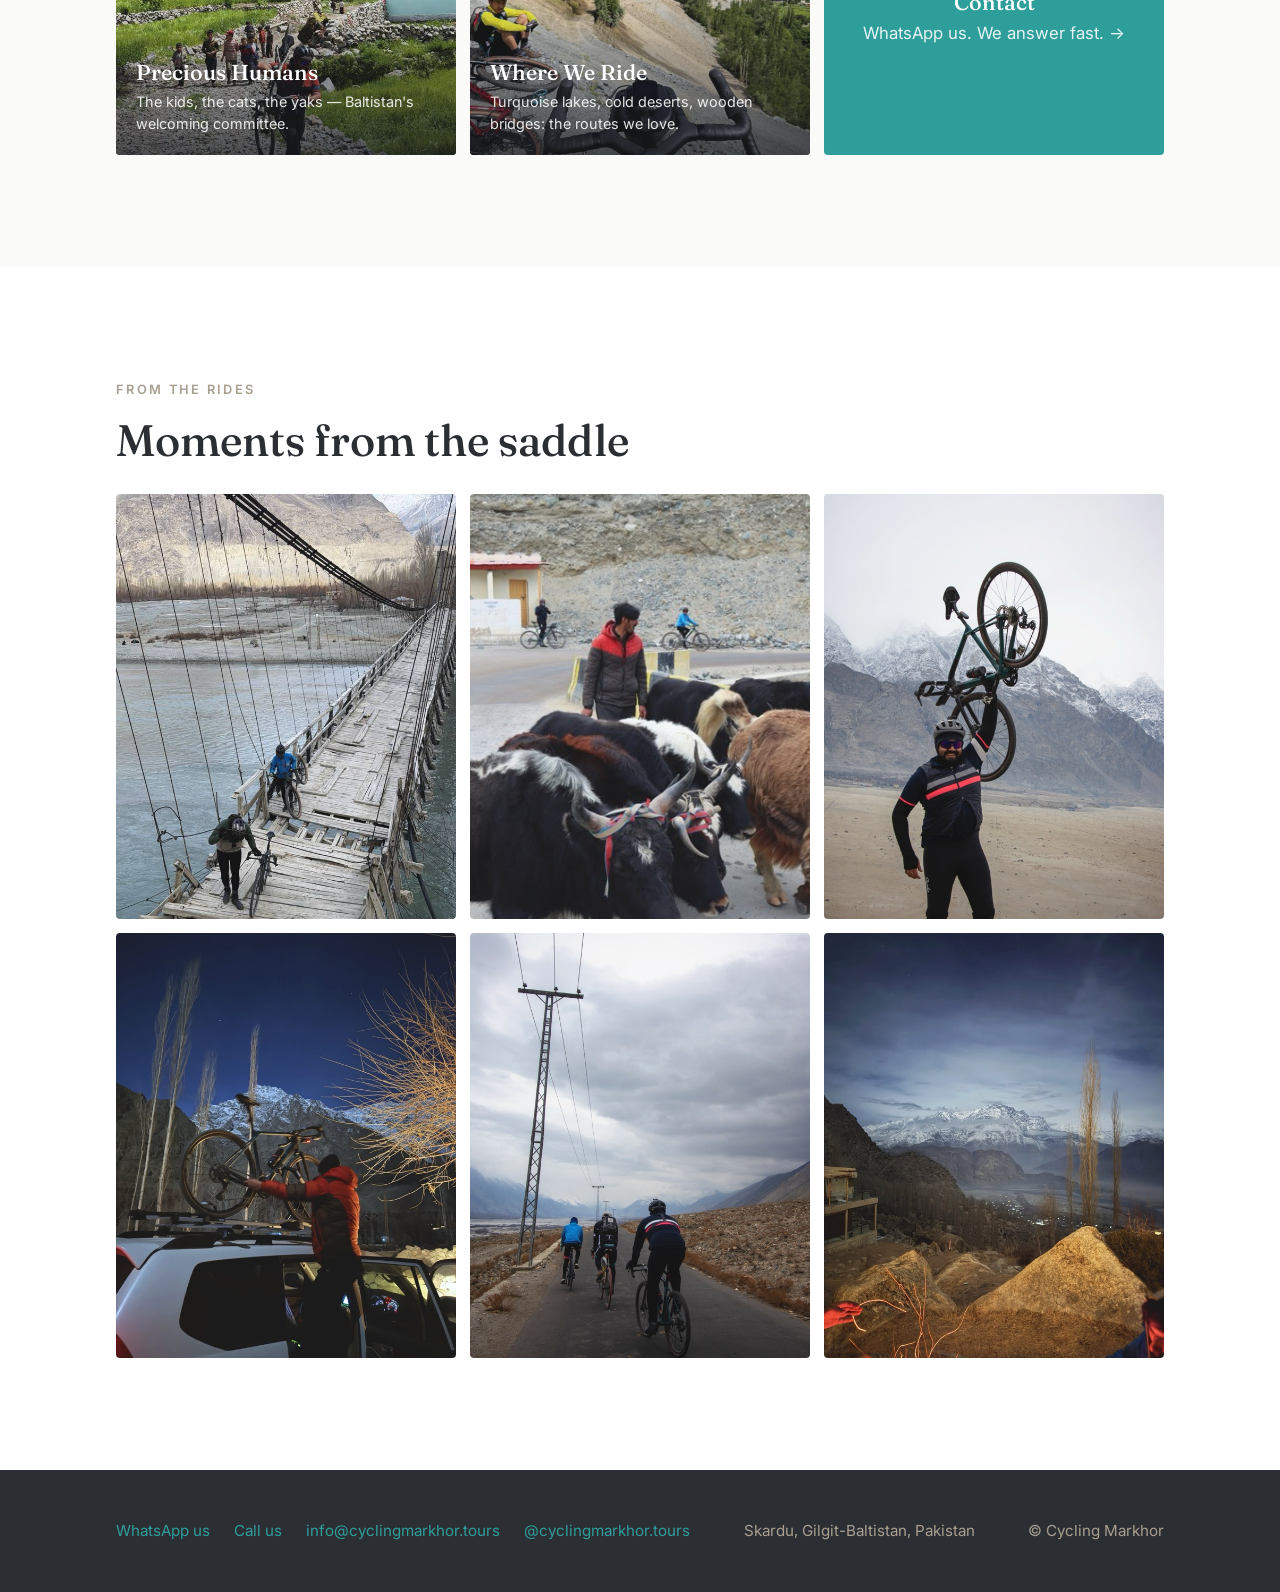
==== commit f1f0af66: "Brand swap to TOURS logo, reel transition v2, drop shaky broq timelapses - assets/brand rebuilt from" ====
--- a/index.html
+++ b/index.html
@@ -19,7 +19,7 @@
 
   <header class="site-header">
     <div class="wrap">
-      <a class="logo" href="index.html"><img src="assets/brand/logo-light.png" alt="Cycling Markhor" width="320" height="346"></a>
+      <a class="logo" href="index.html"><img src="assets/brand/logo-light.png" alt="Cycling Markhor" width="320" height="348"></a>
       <button class="nav-toggle" aria-label="Menu" aria-expanded="false"><span></span><span></span><span></span></button>
       <nav class="site-nav">
         <a href="index.html" aria-current="page">Home</a>
@@ -42,7 +42,7 @@
     assets/vid/hassnain-crossing-bridge.mp4,
     assets/vid/shigar.mp4,
     assets/vid/cycling-towards-gulabpur.mp4,
-    assets/vid/broq-timelapse.mp4,
+    assets/vid/riding-towards-kachura.mp4,
     assets/vid/view-from-broq.mp4">
     <img class="hero-poster" src="assets/vid/blind-lake-poster.jpg" alt="Blind Lake holding the mountains upside down in its turquoise mirror" fetchpriority="high">
     <div class="hero-shade"></div>
--- a/css/style.css
+++ b/css/style.css
@@ -166,7 +166,9 @@
 
 .hero video {
   opacity: 0;
-  transition: opacity 0.5s ease;
+  transition: opacity 0.6s ease;
+  will-change: opacity;
+  transform: translateZ(0);
 }
 .hero video.is-visible { opacity: 1; }
 
@@ -500,7 +502,9 @@
 
 .ambient video {
   opacity: 0;
-  transition: opacity 0.5s ease;
+  transition: opacity 0.6s ease;
+  will-change: opacity;
+  transform: translateZ(0);
 }
 .ambient video.is-visible { opacity: 1; }
 
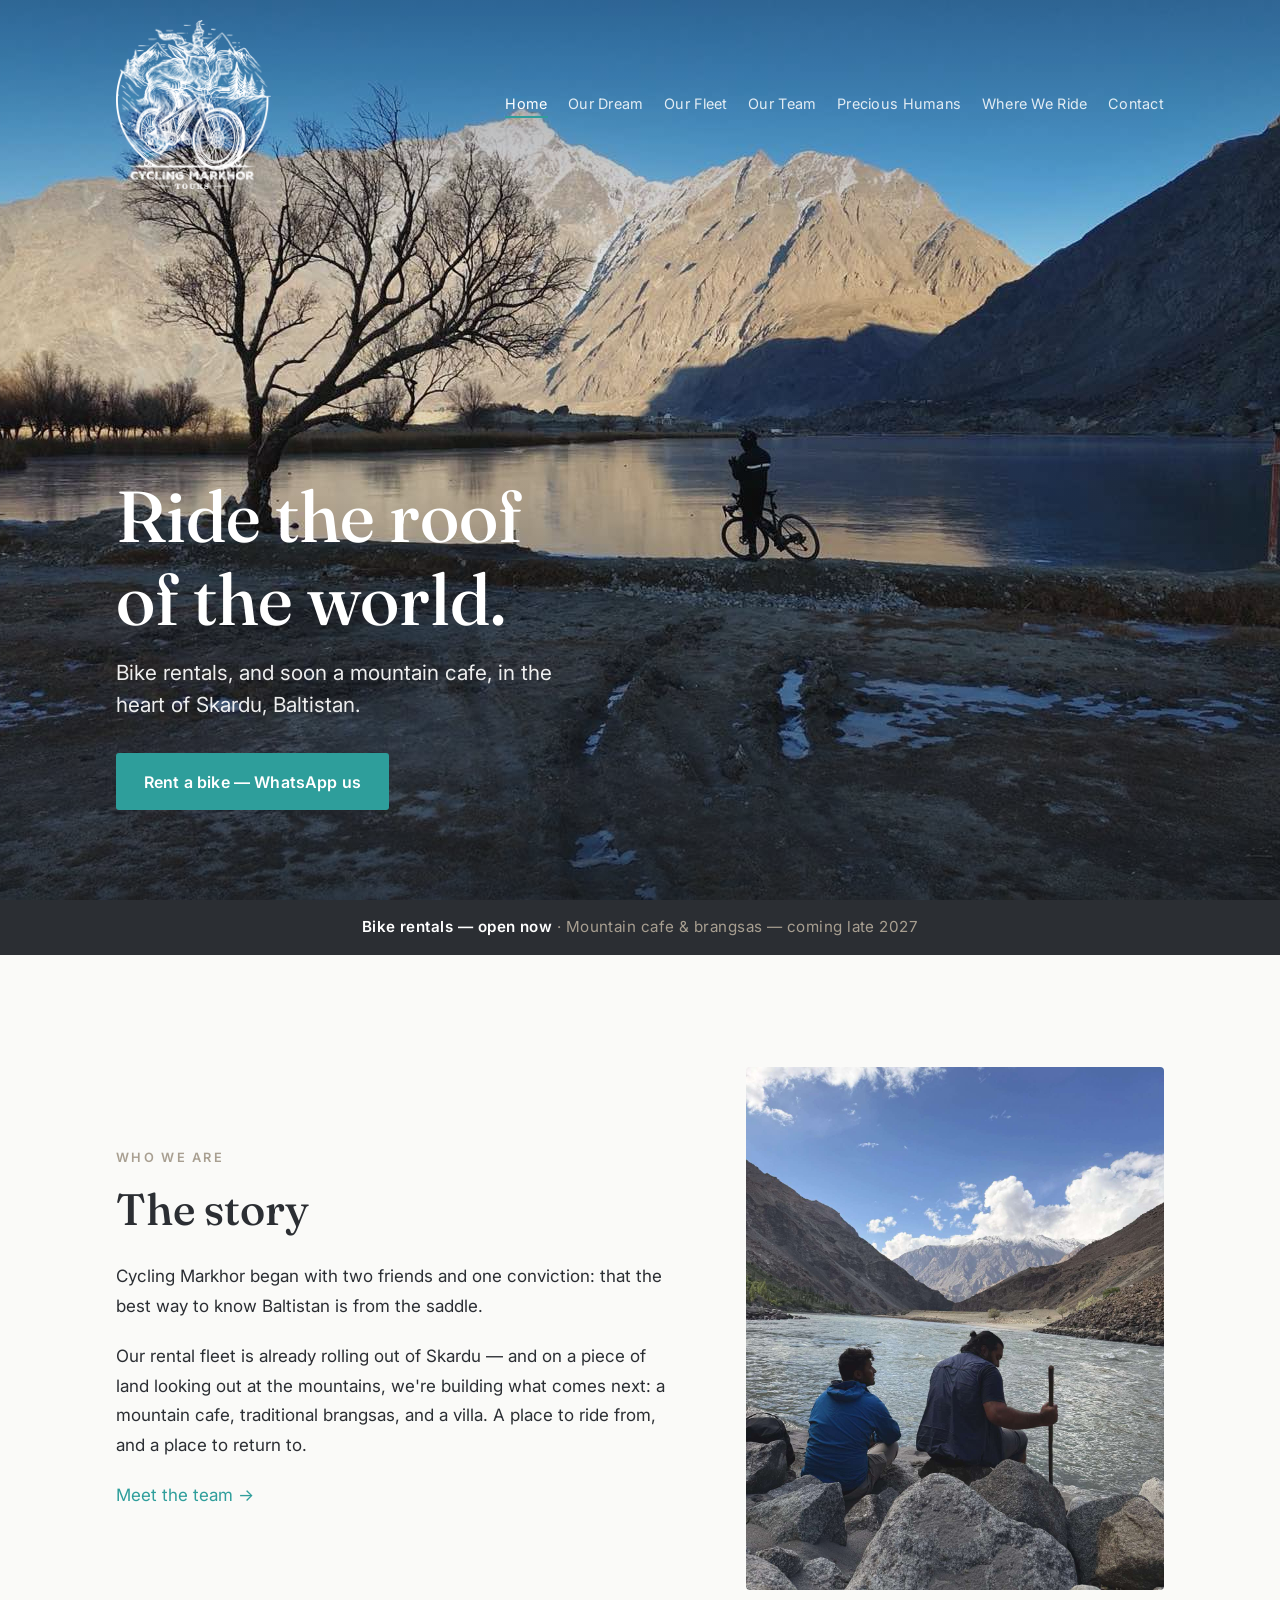
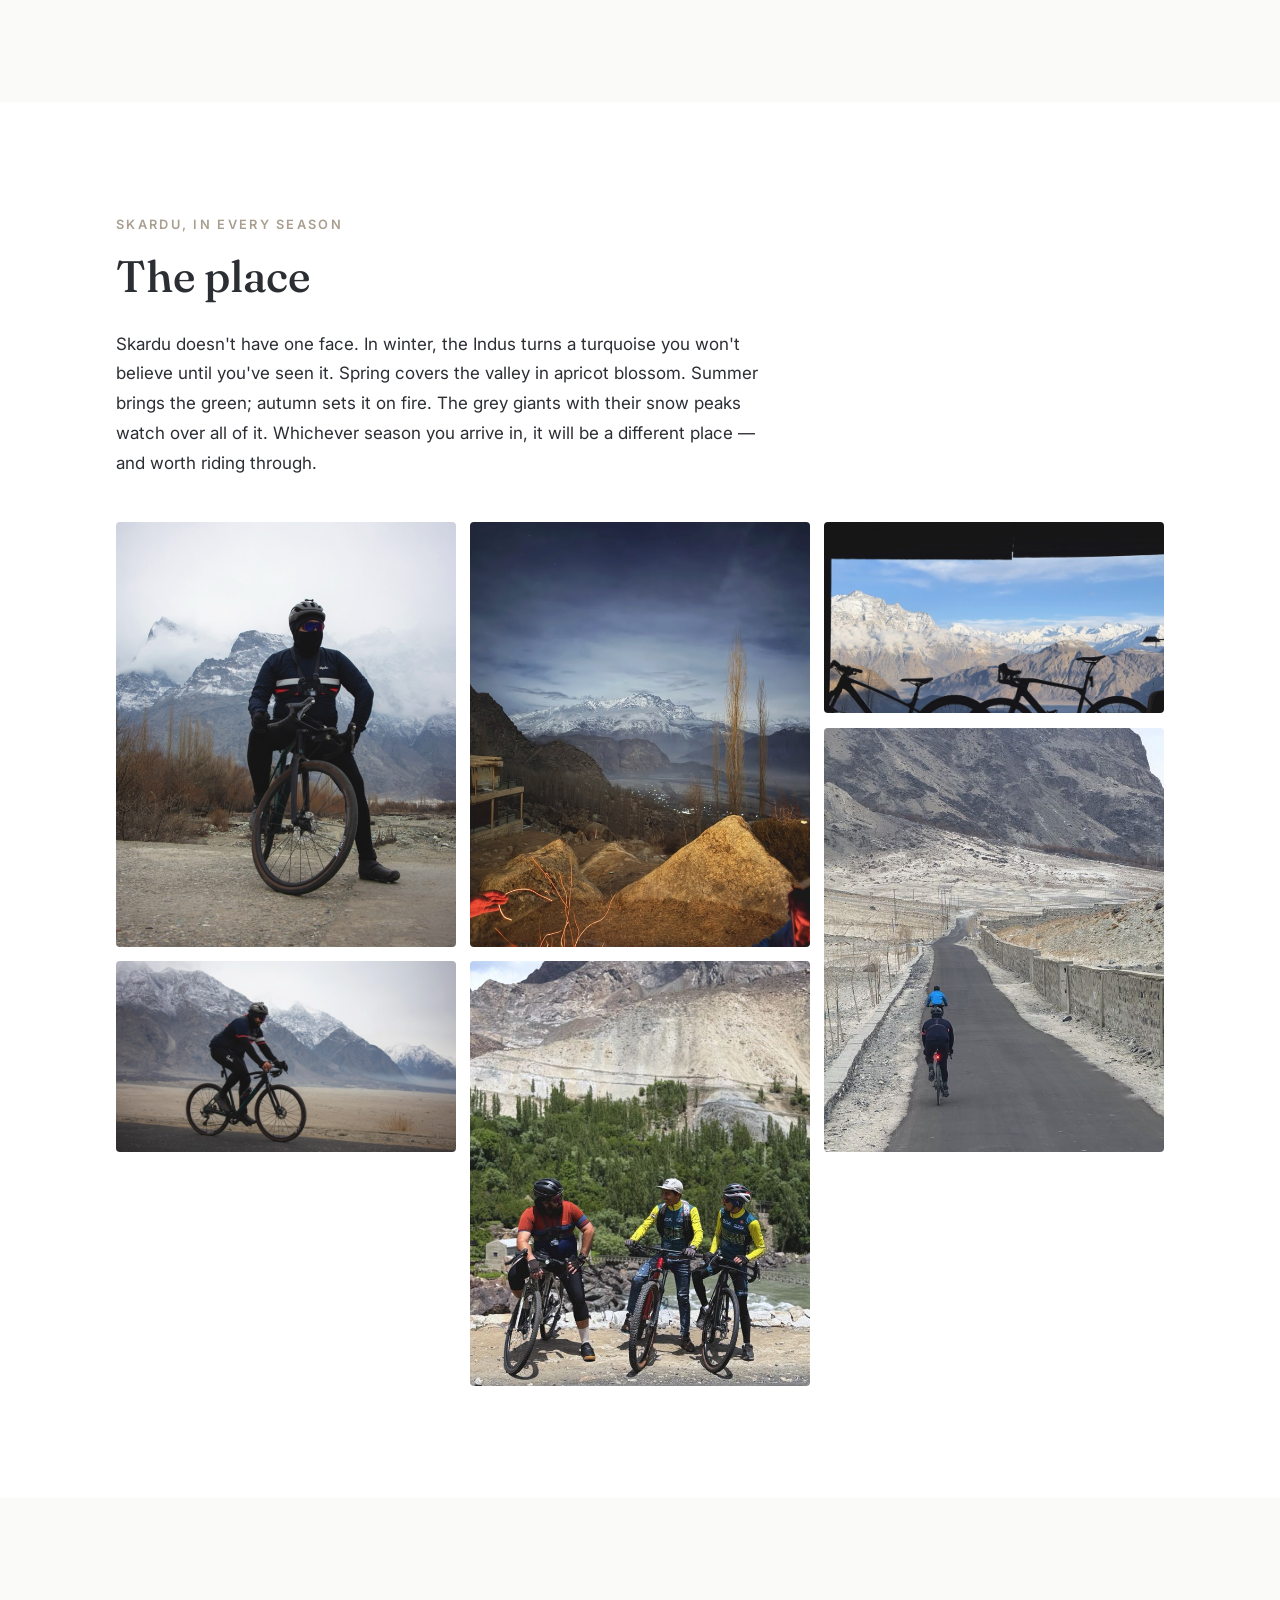
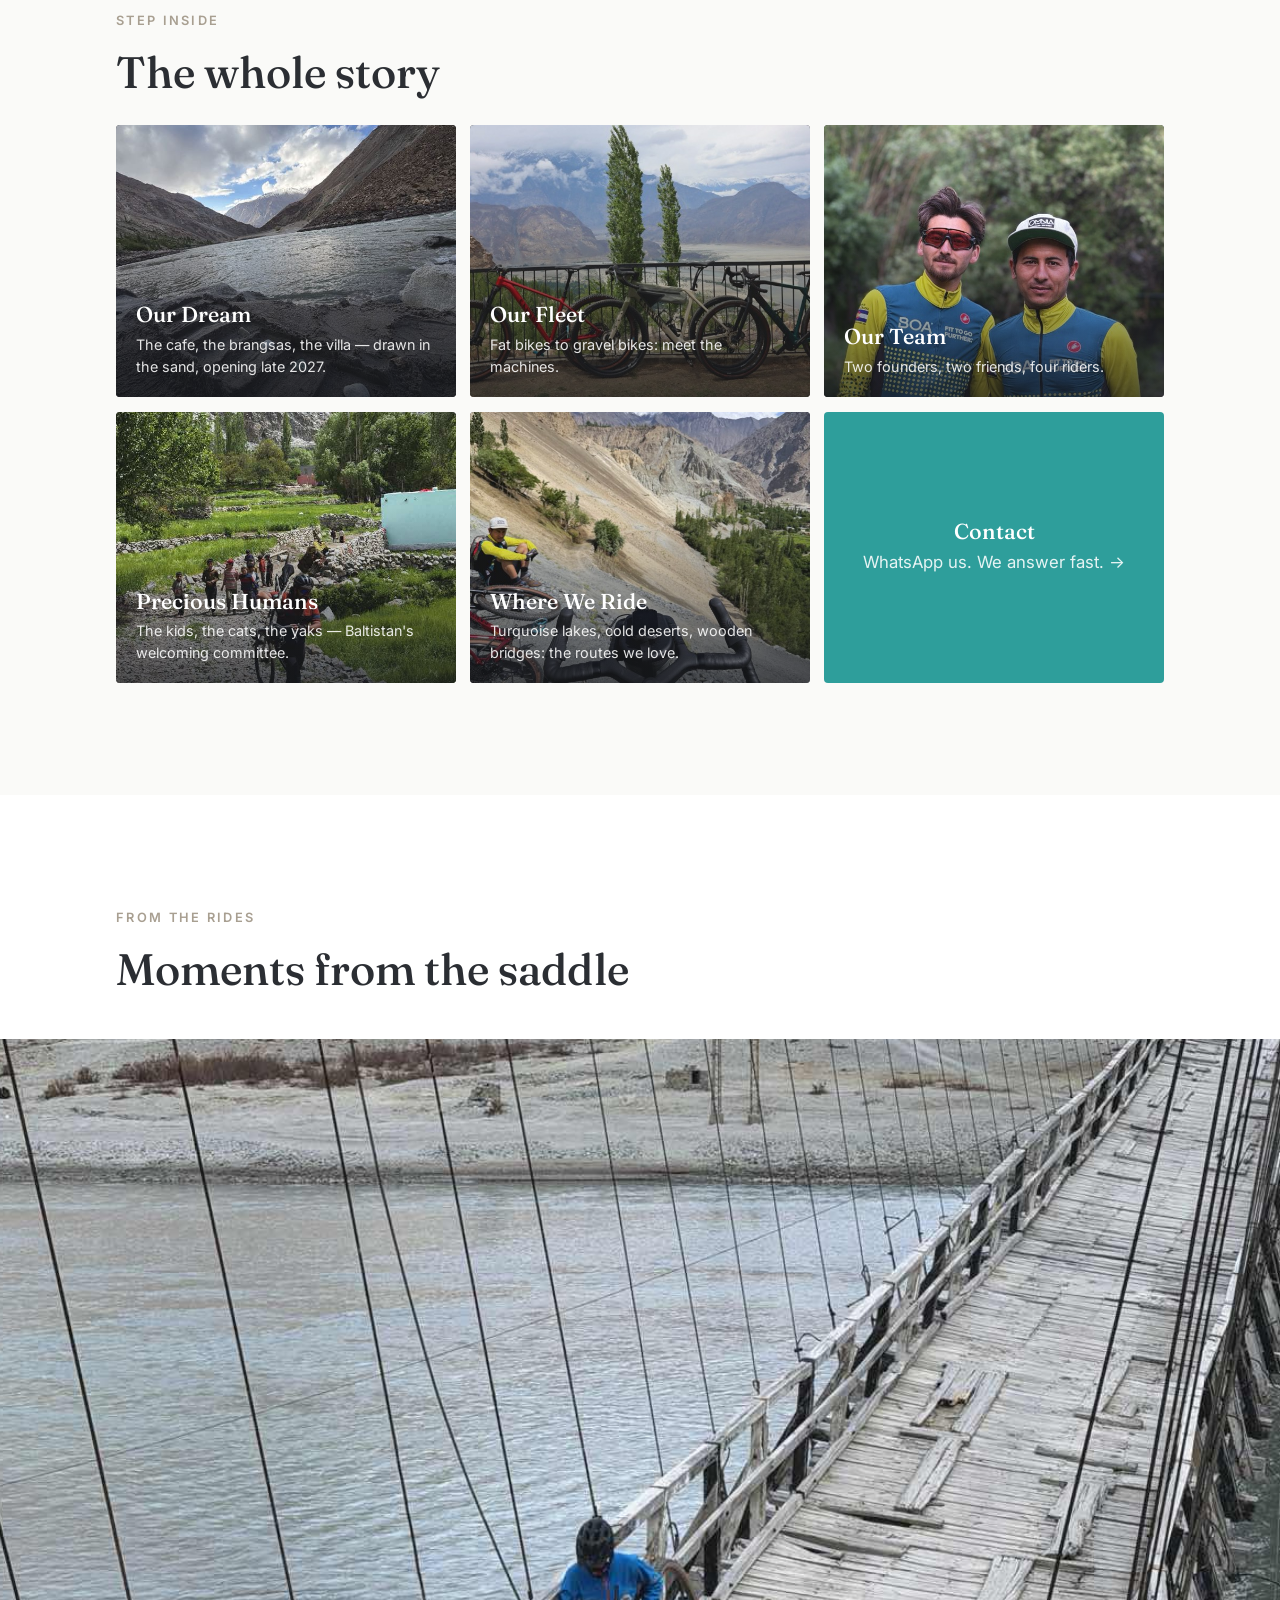
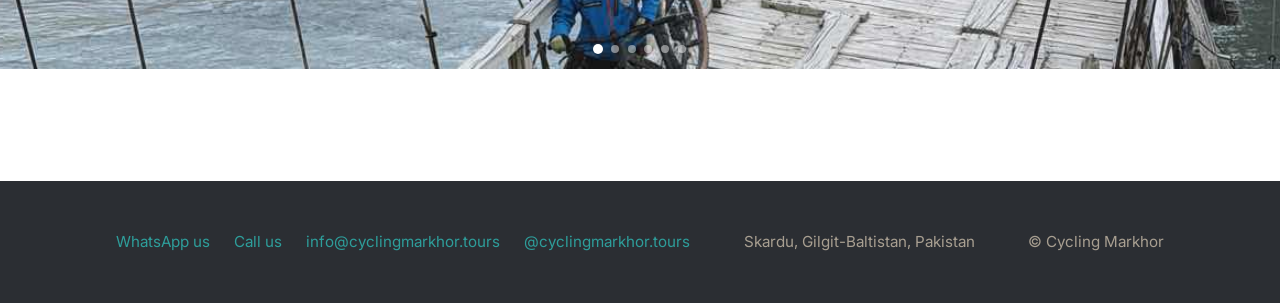
==== commit cbe171ec: "Home: seasons collage + moments slideshow, Sildi blurb - The place: 6-photo masonry collage (CSS col" ====
--- a/index.html
+++ b/index.html
@@ -77,10 +77,12 @@
       <span class="kicker">Skardu, in every season</span>
       <h2>The place</h2>
       <p class="lede">Skardu doesn't have one face. In winter, the Indus turns a turquoise you won't believe until you've seen it. Spring covers the valley in apricot blossom. Summer brings the green; autumn sets it on fire. The grey giants with their snow peaks watch over all of it. Whichever season you arrive in, it will be a different place — and worth riding through.</p>
-      <div class="seasons-grid">
+      <div class="collage">
         <img src="assets/img/thumbs/nauman-in-shigar.jpg" alt="A rider in Shigar with snow-dusted peaks behind" loading="lazy" width="640" height="800">
-        <img src="assets/img/thumbs/surviving-sub-zero.jpg" alt="Warming up around a campfire on a sub-zero winter evening" loading="lazy" width="640" height="800">
-        <img src="assets/img/thumbs/nauman-ejju-and-broko-in-ghundus-valley.jpg" alt="Three riders in the green summer fields of Ghundus valley" loading="lazy" width="800" height="450">
+        <img src="assets/img/thumbs/nauman-with-sarfaranga-in-background.jpg" alt="The Sarfaranga cold desert stretching out beneath the peaks" loading="lazy" width="800" height="450">
+        <img src="assets/img/thumbs/night-view-from-broq.jpg" alt="Village lights at night seen from the broq above" loading="lazy" width="640" height="800">
+        <img src="assets/img/thumbs/nauman-broko-and-ejju-2.jpg" alt="Three riders pausing together on the road" loading="lazy" width="640" height="800">
+        <img src="assets/img/thumbs/bikes-inside-mountains-inside.jpg" alt="Bikes sheltered with the mountains behind" loading="lazy" width="800" height="450">
         <img src="assets/img/thumbs/ejju-nauman-in-shigar.jpg" alt="Two cyclists riding through summer-green Shigar" loading="lazy" width="640" height="800">
       </div>
     </div>
@@ -140,14 +142,16 @@
     <div class="wrap">
       <span class="kicker">From the rides</span>
       <h2>Moments from the saddle</h2>
-      <div class="moments-grid">
-        <img src="assets/img/thumbs/nauman-and-ejju-dangerous-river-crossing.jpg" alt="Two riders carrying bikes across a wire bridge over the river" loading="lazy" width="640" height="800">
-        <img src="assets/img/thumbs/yak-attack.jpg" alt="A yak holding its ground on the road as riders wait" loading="lazy" width="800" height="450">
-        <img src="assets/img/thumbs/nauman-with-sarfaranga-in-background-1.jpg" alt="A cyclist above the Sarfaranga cold desert" loading="lazy" width="640" height="800">
-        <img src="assets/img/thumbs/hassnain-loading-bicycle-in-upper-kachura.jpg" alt="Loading a bicycle by the stairs at Upper Kachura" loading="lazy" width="640" height="800">
-        <img src="assets/img/thumbs/ejju-broko-and-nauman-riding-towards-sildi.jpg" alt="Three riders on the road to Sildi" loading="lazy" width="640" height="800">
-        <img src="assets/img/thumbs/night-view-from-broq.jpg" alt="Village lights at night seen from the broq above" loading="lazy" width="640" height="800">
-      </div>
+    </div>
+    <div class="slideshow" role="region" aria-roledescription="carousel" aria-label="Moments from the saddle"
+      data-slides="assets/img/nauman-and-ejju-dangerous-river-crossing.jpg,
+        assets/img/yak-attack.jpg,
+        assets/img/nauman-with-sarfaranga-in-background-1.jpg,
+        assets/img/hassnain-loading-bicycle-in-upper-kachura.jpg,
+        assets/img/ejju-broko-and-nauman-riding-towards-sildi.jpg,
+        assets/img/nauman-and-kids-1.jpg"
+      data-alts="Two riders carrying bikes across a wire bridge over the river|A yak holding its ground on the road as riders wait|A cyclist above the Sarfaranga cold desert|Loading a bicycle by the stairs at Upper Kachura|Three riders on the road to Sildi|Village kids escorting a rider up the path">
+      <img class="slide is-visible" src="assets/img/nauman-and-ejju-dangerous-river-crossing.jpg" alt="Two riders carrying bikes across a wire bridge over the river" loading="lazy" width="1280" height="1600">
     </div>
   </section>
 
--- a/css/style.css
+++ b/css/style.css
@@ -301,22 +301,88 @@
   max-width: 42rem;
 }
 
-.seasons-grid {
-  display: grid;
-  grid-template-columns: repeat(2, 1fr);
+/* The place: calm masonry collage — native aspect ratios, no crops */
+
+.collage {
+  columns: 1;
   gap: 0.9rem;
   margin-top: 2.75rem;
 }
-
-.seasons-grid img {
-  width: 100%;
-  aspect-ratio: 3 / 4;
-  object-fit: cover;
+.collage img {
+  display: block;
+  width: 100%;
+  height: auto;
+  margin-bottom: 0.9rem;
   border-radius: 4px;
-}
-
-@media (min-width: 48rem) {
-  .seasons-grid { grid-template-columns: repeat(4, 1fr); }
+  break-inside: avoid;
+}
+@media (min-width: 40rem) {
+  .collage { columns: 2; }
+}
+@media (min-width: 62rem) {
+  .collage { columns: 3; }
+}
+
+/* Moments: full-width Ken Burns slideshow */
+
+.slideshow {
+  position: relative;
+  overflow: hidden;
+  height: clamp(22rem, 70vh, 40rem);
+  background: var(--charcoal);
+  margin-top: 2.75rem;
+}
+
+.slideshow .slide {
+  position: absolute;
+  inset: 0;
+  width: 100%;
+  height: 100%;
+  object-fit: cover;
+  opacity: 0;
+  transition: opacity 0.8s ease;
+  will-change: opacity, transform;
+}
+.slideshow .slide.is-visible { opacity: 1; }
+
+@keyframes kb-a {
+  from { transform: scale(1.02) translate(0, 0); }
+  to   { transform: scale(1.1) translate(-1.5%, 1%); }
+}
+@keyframes kb-b {
+  from { transform: scale(1.1) translate(1.5%, -1%); }
+  to   { transform: scale(1.02) translate(0, 0); }
+}
+.slideshow .slide.kb-a { animation: kb-a 6s linear forwards; }
+.slideshow .slide.kb-b { animation: kb-b 6s linear forwards; }
+
+@media (prefers-reduced-motion: reduce) {
+  .slideshow .slide { animation: none !important; transition: none; }
+}
+
+.slide-dots {
+  position: absolute;
+  z-index: 2;
+  left: 0;
+  right: 0;
+  bottom: 1rem;
+  display: flex;
+  justify-content: center;
+  gap: 0.55rem;
+}
+.slide-dots button {
+  width: 8px;
+  height: 8px;
+  padding: 0;
+  border: 0;
+  border-radius: 50%;
+  background: rgba(255, 255, 255, 0.45);
+  cursor: pointer;
+  transition: background 0.3s ease, transform 0.3s ease;
+}
+.slide-dots button.is-active {
+  background: #fff;
+  transform: scale(1.25);
 }
 
 /* Moments */
@@ -357,6 +423,43 @@
 .contact-main .contact-body {
   max-width: 34rem;
   margin: 1.5rem auto 0;
+}
+
+.contact-actions {
+  display: flex;
+  flex-direction: column;
+  align-items: center;
+  gap: 0.5rem;
+}
+
+.contact-actions-row {
+  display: flex;
+  flex-wrap: wrap;
+  justify-content: center;
+  gap: 0.75rem;
+  margin-top: 0.75rem;
+}
+
+.btn--ghost {
+  margin-top: 0;
+  background: transparent;
+  border: 1px solid var(--turquoise);
+  color: var(--turquoise);
+  font-weight: 500;
+}
+.btn--ghost:hover {
+  background: var(--turquoise);
+  color: #fff;
+  transform: none;
+}
+
+.contact-strip {
+  max-width: 22rem;
+  margin: 3.5rem auto 0;
+}
+.contact-strip img {
+  width: 100%;
+  border-radius: 4px;
 }
 
 .contact-main .location {
@@ -365,6 +468,260 @@
   font-size: 0.95rem;
   letter-spacing: 0.02em;
 }
+
+/* ---------- Interior page hero ---------- */
+
+.page-hero {
+  position: relative;
+  height: 72svh;
+  min-height: 26rem;
+  display: flex;
+  align-items: flex-end;
+  overflow: hidden;
+  background: var(--charcoal);
+}
+
+.page-hero .page-hero-media,
+.page-hero video {
+  position: absolute;
+  inset: 0;
+  width: 100%;
+  height: 100%;
+  object-fit: cover;
+}
+
+.page-hero .hero-shade { position: absolute; inset: 0; }
+
+.page-hero-content {
+  position: relative;
+  z-index: 2;
+  width: 100%;
+  padding-bottom: clamp(2.5rem, 7vh, 4.5rem);
+  color: #fff;
+}
+
+.page-hero h1 {
+  font-size: clamp(2.25rem, 6vw, 3.75rem);
+  max-width: 16ch;
+  text-wrap: balance;
+}
+
+.page-hero .subline {
+  margin-top: 0.9rem;
+  max-width: 44ch;
+  font-size: clamp(1rem, 2vw, 1.2rem);
+  line-height: 1.55;
+  color: rgba(255, 255, 255, 0.92);
+}
+
+/* ---------- Card trios (fleet lead, founders, riders) ---------- */
+
+.trio-grid {
+  display: grid;
+  grid-template-columns: 1fr;
+  gap: 2rem 1.25rem;
+  margin-top: 2.5rem;
+}
+@media (min-width: 44rem) {
+  .trio-grid { grid-template-columns: repeat(3, 1fr); }
+  .trio-grid--two { grid-template-columns: repeat(2, 1fr); }
+}
+
+.info-card img { width: 100%; border-radius: 4px; }
+.trio-grid--two .info-card > img {
+  aspect-ratio: 4 / 5;
+  object-fit: cover;
+}
+.info-card .video-card { margin: 0; }
+.info-card h3 { margin-top: 1rem; font-size: 1.3rem; }
+.info-card .role { color: var(--turquoise); font-size: 0.85rem; font-weight: 600; letter-spacing: 0.06em; text-transform: uppercase; }
+.info-card p { margin-top: 0.5rem; font-size: 0.975rem; line-height: 1.65; }
+
+/* ---------- Landscape gallery grid ---------- */
+
+.gallery-grid {
+  display: grid;
+  grid-template-columns: repeat(2, 1fr);
+  gap: 0.9rem;
+  margin-top: 2.5rem;
+}
+.gallery-grid img {
+  width: 100%;
+  aspect-ratio: 3 / 2;
+  object-fit: cover;
+  border-radius: 4px;
+}
+@media (min-width: 48rem) {
+  .gallery-grid { grid-template-columns: repeat(3, 1fr); }
+}
+
+/* ---------- The whole stable ---------- */
+
+.stable-list {
+  display: grid;
+  grid-template-columns: 1fr;
+  gap: 0.4rem 2rem;
+  margin: 2rem 0;
+  padding: 0;
+  list-style: none;
+}
+.stable-list li {
+  padding: 0.55rem 0;
+  border-bottom: 1px solid rgba(168, 159, 145, 0.25);
+  font-size: 1rem;
+}
+@media (min-width: 44rem) {
+  .stable-list { grid-template-columns: repeat(2, 1fr); }
+}
+
+/* ---------- Candids strip + tall video cards ---------- */
+
+.candids-grid {
+  display: grid;
+  grid-template-columns: repeat(2, 1fr);
+  gap: 0.9rem;
+  margin-top: 2rem;
+}
+.candids-grid img {
+  width: 100%;
+  aspect-ratio: 3 / 4;
+  object-fit: cover;
+  border-radius: 4px;
+}
+.candids-grid .video-card { aspect-ratio: 3 / 4; }
+@media (min-width: 48rem) {
+  .candids-grid { grid-template-columns: repeat(4, 1fr); }
+}
+
+.video-card.video-card--tall { aspect-ratio: 4 / 5; }
+
+/* ---------- Two-up photo row ---------- */
+
+.duo-grid {
+  display: grid;
+  grid-template-columns: 1fr;
+  gap: 0.9rem;
+  margin-top: 2.5rem;
+}
+@media (min-width: 44rem) {
+  .duo-grid { grid-template-columns: repeat(2, 1fr); }
+}
+.duo-grid img {
+  width: 100%;
+  aspect-ratio: 4 / 3;
+  object-fit: cover;
+  border-radius: 4px;
+}
+
+/* ---------- Route cards (Where We Ride) ---------- */
+
+.route-list {
+  display: grid;
+  gap: clamp(3rem, 7vw, 4.5rem);
+  margin-top: 3rem;
+}
+
+.route h3 { font-size: clamp(1.4rem, 3vw, 1.75rem); }
+
+.route .blurb {
+  max-width: 62ch;
+  margin-top: 0.5rem;
+}
+
+.route-media {
+  display: grid;
+  grid-template-columns: 1fr;
+  gap: 0.9rem;
+  margin-top: 1.25rem;
+}
+@media (min-width: 44rem) {
+  .route-media { grid-template-columns: repeat(var(--cols, 2), 1fr); }
+  .route-media--one { --cols: 1; max-width: 44rem; }
+  .route-media--three { --cols: 3; }
+}
+
+.route-media > video,
+.route-media > img,
+.route-media > .ambient {
+  width: 100%;
+  aspect-ratio: 16 / 9;
+  object-fit: cover;
+  border-radius: 4px;
+  background: var(--charcoal);
+}
+
+.route-media .phone-card {
+  width: 100%;
+  max-width: 15rem;
+  justify-self: center;
+  aspect-ratio: 9 / 16;
+}
+
+/* Ambient used as a page-hero media layer: fill, don't ratio-lock */
+.page-hero .ambient {
+  aspect-ratio: auto;
+  border-radius: 0;
+}
+
+/* ---------- Captions + centered media (Precious Humans) ---------- */
+
+figure { margin: 0; }
+figcaption.caption {
+  margin-top: 0.6rem;
+  font-size: 0.85rem;
+  line-height: 1.5;
+  color: var(--stone);
+}
+
+.gallery-grid .video-card,
+.moments-grid .video-card { aspect-ratio: 3 / 2; }
+
+.media-center {
+  max-width: 26rem;
+  margin: 3rem auto 0;
+}
+.media-center img { width: 100%; border-radius: 4px; }
+
+.media-wide-center {
+  max-width: 44rem;
+  margin: 2.5rem auto 0;
+}
+
+.section--stillness {
+  padding: clamp(5rem, 12vw, 8.5rem) 0;
+}
+.section--stillness .lede { max-width: 40rem; }
+
+/* ---------- Timeline (Our Dream) ---------- */
+
+.timeline {
+  margin-top: 2.25rem;
+  max-width: 40rem;
+}
+.timeline-row {
+  display: grid;
+  grid-template-columns: 7.5rem 1fr;
+  gap: 1.25rem;
+  padding: 0.9rem 0;
+  border-bottom: 1px solid rgba(168, 159, 145, 0.25);
+}
+.timeline-row dt {
+  font-weight: 600;
+  color: var(--turquoise);
+  letter-spacing: 0.03em;
+}
+.timeline-row dd { margin: 0; }
+
+/* ---------- CTA band ---------- */
+
+.cta-band {
+  background: var(--charcoal);
+  color: var(--snow);
+  text-align: center;
+  padding: clamp(3.5rem, 8vw, 5.5rem) 0;
+}
+.cta-band h2 { color: #fff; font-size: clamp(1.75rem, 4vw, 2.4rem); }
+.cta-band .btn { margin-top: 1.75rem; }
 
 /* ---------- Footer ---------- */
 
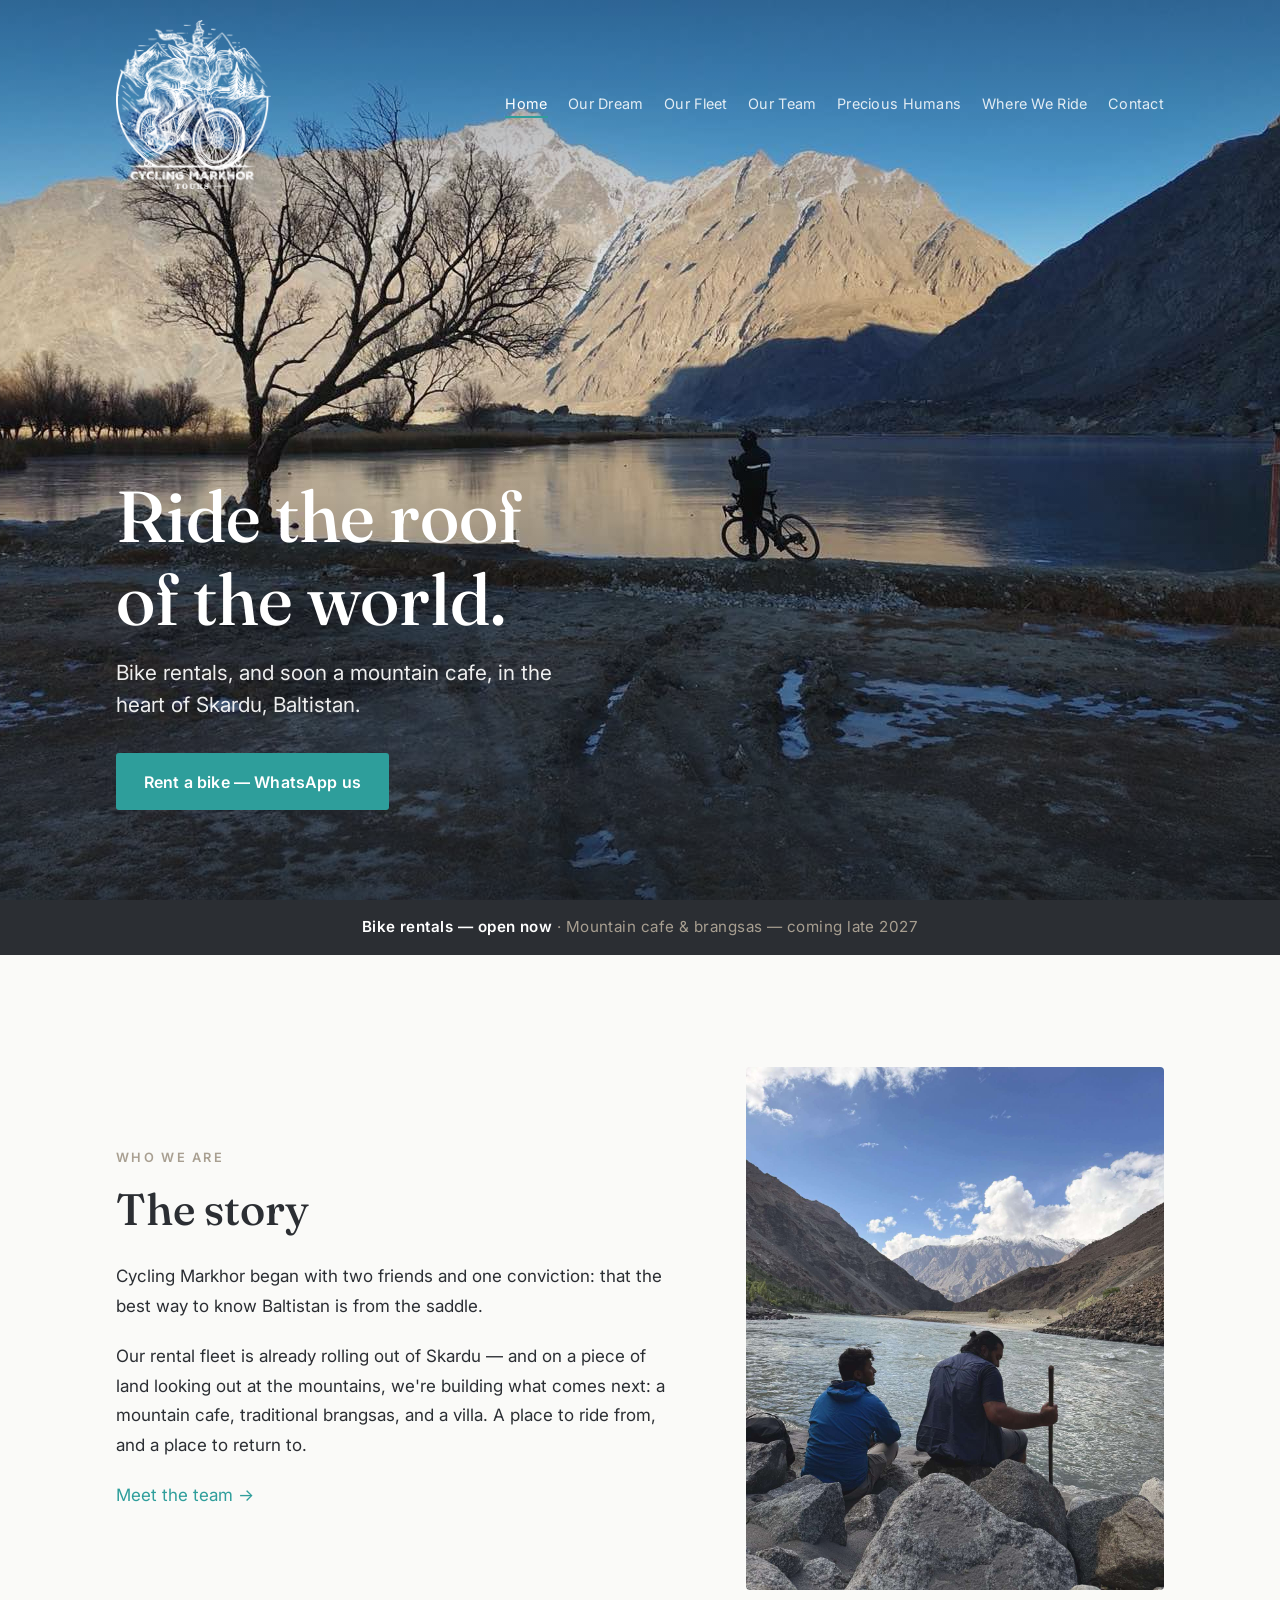
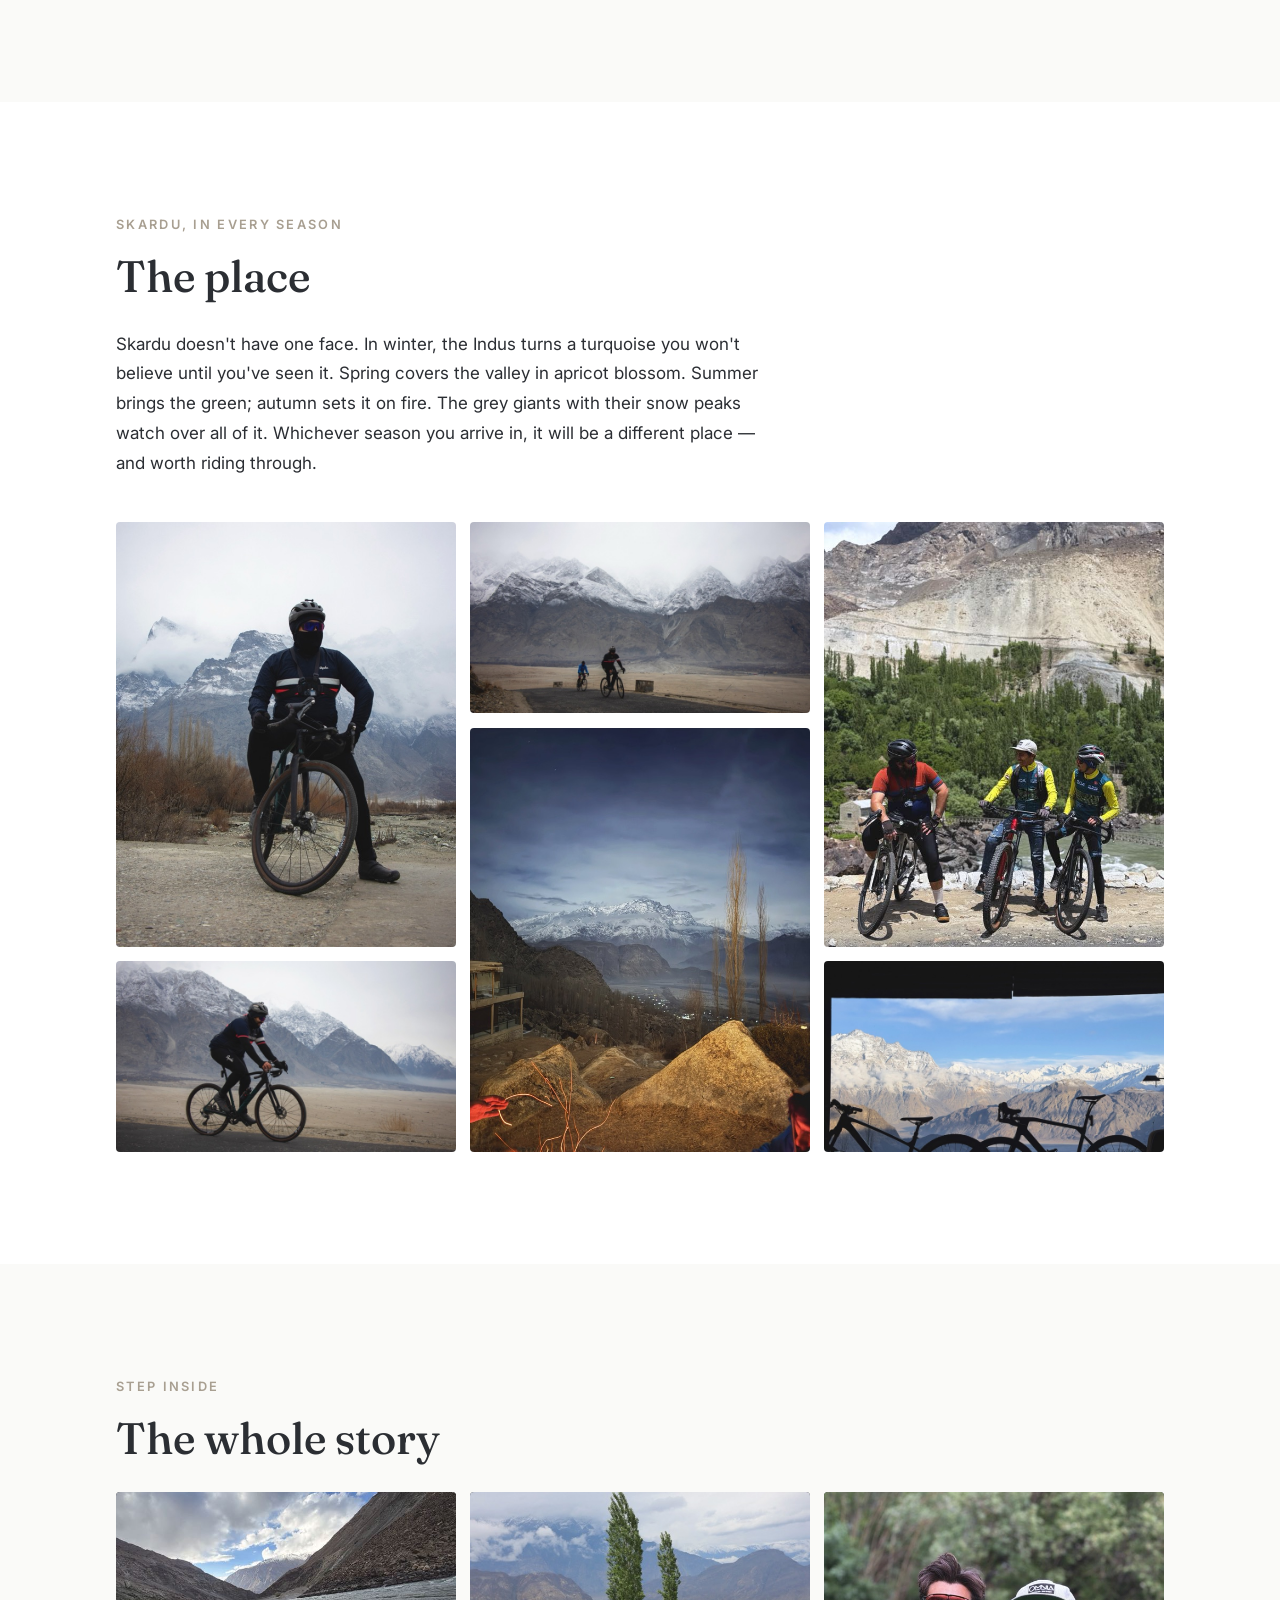
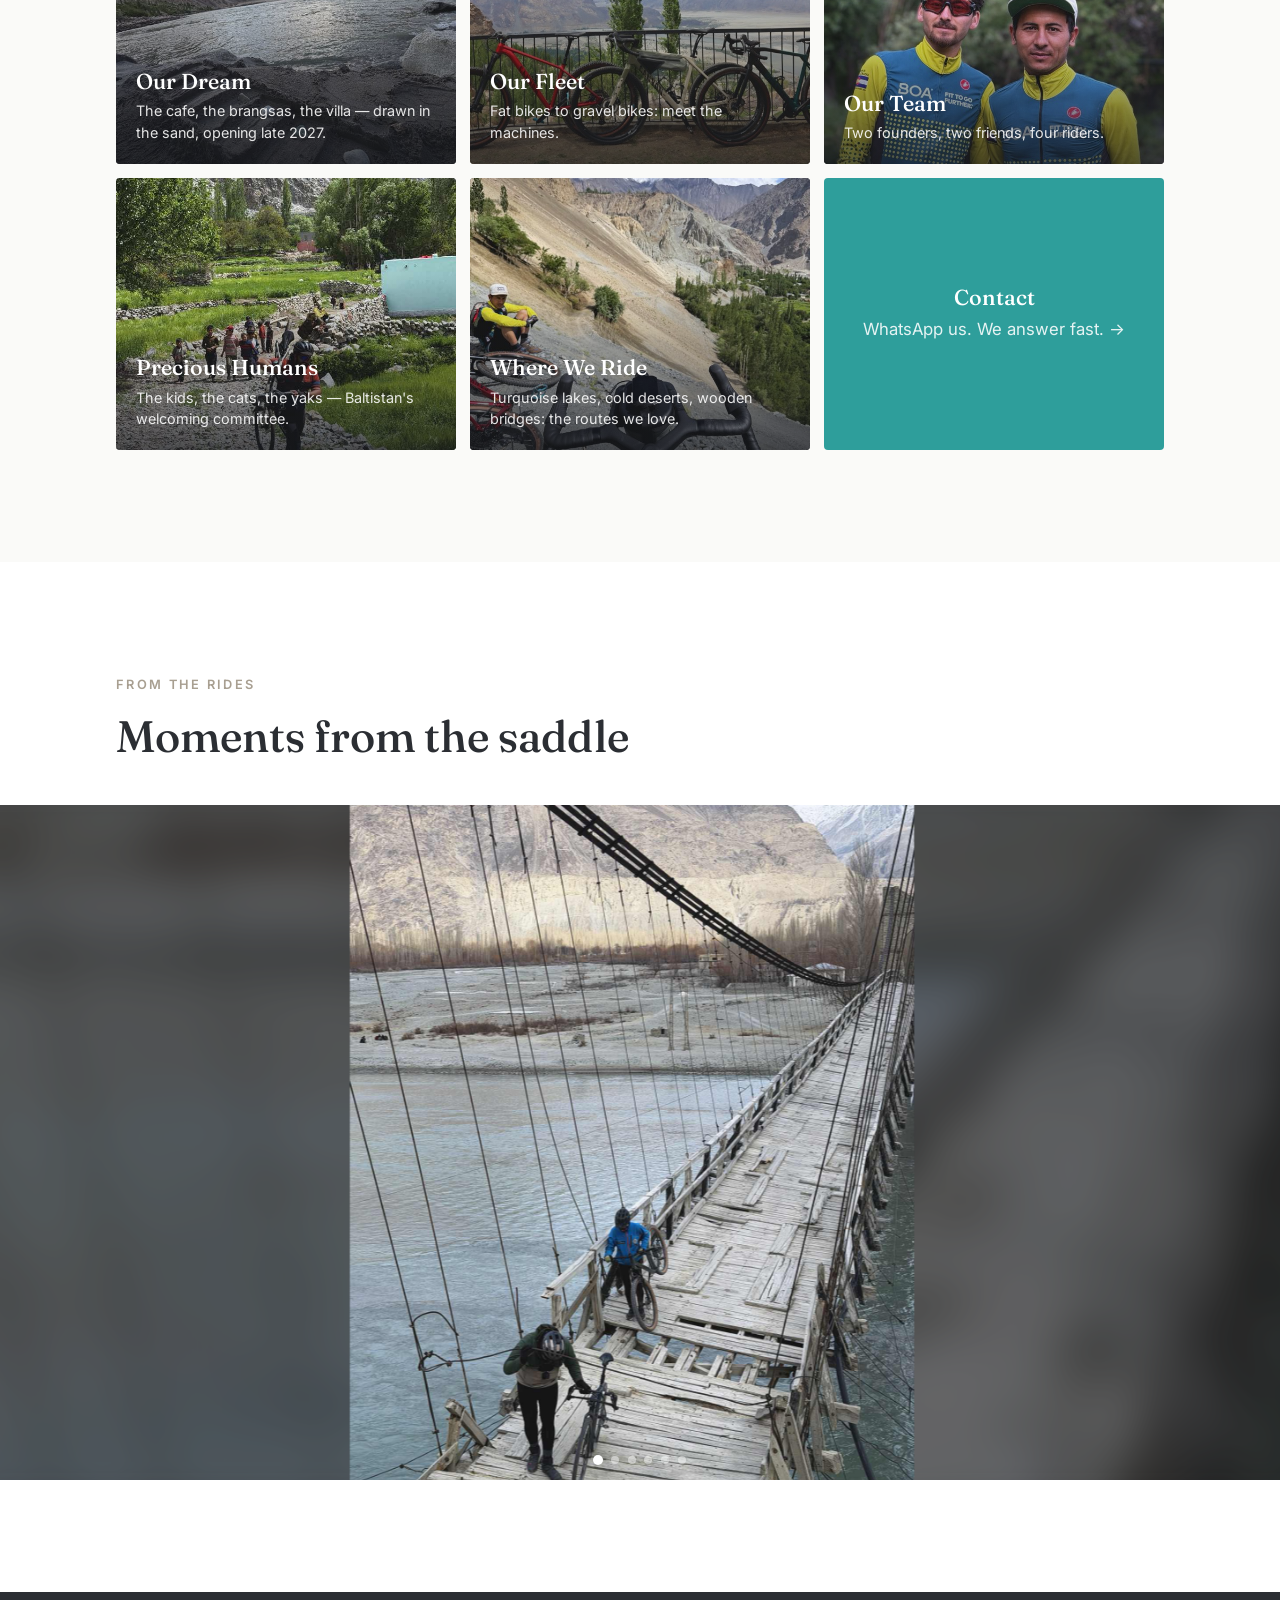
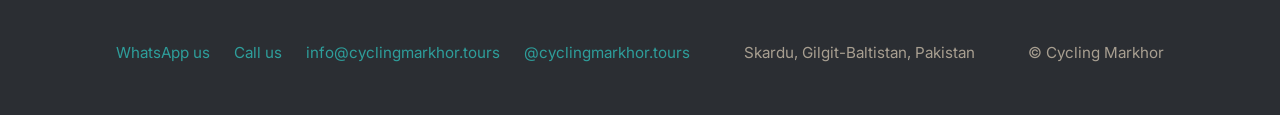
==== commit 774e3c87: "Home: even collage + contain-on-blur slideshow - The place: exact 3-column grid, one 4:5 vertical + " ====
--- a/index.html
+++ b/index.html
@@ -78,12 +78,18 @@
       <h2>The place</h2>
       <p class="lede">Skardu doesn't have one face. In winter, the Indus turns a turquoise you won't believe until you've seen it. Spring covers the valley in apricot blossom. Summer brings the green; autumn sets it on fire. The grey giants with their snow peaks watch over all of it. Whichever season you arrive in, it will be a different place — and worth riding through.</p>
       <div class="collage">
-        <img src="assets/img/thumbs/nauman-in-shigar.jpg" alt="A rider in Shigar with snow-dusted peaks behind" loading="lazy" width="640" height="800">
-        <img src="assets/img/thumbs/nauman-with-sarfaranga-in-background.jpg" alt="The Sarfaranga cold desert stretching out beneath the peaks" loading="lazy" width="800" height="450">
-        <img src="assets/img/thumbs/night-view-from-broq.jpg" alt="Village lights at night seen from the broq above" loading="lazy" width="640" height="800">
-        <img src="assets/img/thumbs/nauman-broko-and-ejju-2.jpg" alt="Three riders pausing together on the road" loading="lazy" width="640" height="800">
-        <img src="assets/img/thumbs/bikes-inside-mountains-inside.jpg" alt="Bikes sheltered with the mountains behind" loading="lazy" width="800" height="450">
-        <img src="assets/img/thumbs/ejju-nauman-in-shigar.jpg" alt="Two cyclists riding through summer-green Shigar" loading="lazy" width="640" height="800">
+        <div class="collage-col">
+          <img class="tall" src="assets/img/thumbs/nauman-in-shigar.jpg" alt="A rider in Shigar with snow-dusted peaks behind" loading="lazy" width="640" height="800">
+          <img class="wide" src="assets/img/thumbs/nauman-with-sarfaranga-in-background.jpg" alt="The Sarfaranga cold desert stretching out beneath the peaks" loading="lazy" width="800" height="450">
+        </div>
+        <div class="collage-col">
+          <img class="wide" src="assets/img/thumbs/nauman-and-ejju-climbing-to-shigar.jpg" alt="Two riders climbing the road to Shigar" loading="lazy" width="800" height="450">
+          <img class="tall" src="assets/img/thumbs/night-view-from-broq.jpg" alt="Village lights at night seen from the broq above" loading="lazy" width="640" height="800">
+        </div>
+        <div class="collage-col">
+          <img class="tall" src="assets/img/thumbs/nauman-broko-and-ejju-2.jpg" alt="Three riders pausing together on the road" loading="lazy" width="640" height="800">
+          <img class="wide" src="assets/img/thumbs/bikes-inside-mountains-inside.jpg" alt="Bikes sheltered with the mountains behind" loading="lazy" width="800" height="450">
+        </div>
       </div>
     </div>
   </section>
@@ -151,7 +157,10 @@
         assets/img/ejju-broko-and-nauman-riding-towards-sildi.jpg,
         assets/img/nauman-and-kids-1.jpg"
       data-alts="Two riders carrying bikes across a wire bridge over the river|A yak holding its ground on the road as riders wait|A cyclist above the Sarfaranga cold desert|Loading a bicycle by the stairs at Upper Kachura|Three riders on the road to Sildi|Village kids escorting a rider up the path">
-      <img class="slide is-visible" src="assets/img/nauman-and-ejju-dangerous-river-crossing.jpg" alt="Two riders carrying bikes across a wire bridge over the river" loading="lazy" width="1280" height="1600">
+      <div class="slide is-visible">
+        <img class="slide-bg" src="assets/img/nauman-and-ejju-dangerous-river-crossing.jpg" alt="" aria-hidden="true" loading="lazy">
+        <img class="slide-fg" src="assets/img/nauman-and-ejju-dangerous-river-crossing.jpg" alt="Two riders carrying bikes across a wire bridge over the river" loading="lazy" width="1280" height="1600">
+      </div>
     </div>
   </section>
 
--- a/css/style.css
+++ b/css/style.css
@@ -301,26 +301,30 @@
   max-width: 42rem;
 }
 
-/* The place: calm masonry collage — native aspect ratios, no crops */
+/* The place: even 3-column collage — one 4:5 vertical + one 16:9
+   horizontal per column, so with equal gaps all columns end dead level */
 
 .collage {
-  columns: 1;
+  display: grid;
+  grid-template-columns: 1fr;
   gap: 0.9rem;
   margin-top: 2.75rem;
 }
+.collage-col {
+  display: grid;
+  gap: 0.9rem;
+  align-content: start;
+}
 .collage img {
   display: block;
   width: 100%;
-  height: auto;
-  margin-bottom: 0.9rem;
+  object-fit: cover;
   border-radius: 4px;
-  break-inside: avoid;
-}
-@media (min-width: 40rem) {
-  .collage { columns: 2; }
-}
+}
+.collage img.tall { aspect-ratio: 4 / 5; }
+.collage img.wide { aspect-ratio: 16 / 9; }
 @media (min-width: 62rem) {
-  .collage { columns: 3; }
+  .collage { grid-template-columns: repeat(3, 1fr); }
 }
 
 /* Moments: full-width Ken Burns slideshow */
@@ -328,35 +332,55 @@
 .slideshow {
   position: relative;
   overflow: hidden;
-  height: clamp(22rem, 70vh, 40rem);
+  height: 60vh;
   background: var(--charcoal);
   margin-top: 2.75rem;
 }
-
+@media (min-width: 48rem) {
+  .slideshow { height: 75vh; }
+}
+
+/* Each slide is two layers: a blurred, darkened cover copy filling the
+   stage + the full photo contained on top, so nothing is ever cropped out. */
 .slideshow .slide {
   position: absolute;
   inset: 0;
-  width: 100%;
-  height: 100%;
-  object-fit: cover;
   opacity: 0;
   transition: opacity 0.8s ease;
-  will-change: opacity, transform;
+  will-change: opacity;
 }
 .slideshow .slide.is-visible { opacity: 1; }
 
+.slide-bg,
+.slide-fg {
+  position: absolute;
+  inset: 0;
+  width: 100%;
+  height: 100%;
+}
+.slide-bg {
+  object-fit: cover;
+  filter: blur(22px) brightness(0.5);
+  transform: scale(1.12);   /* hide the blur's soft edges */
+}
+.slide-fg {
+  object-fit: contain;
+  will-change: transform;
+}
+
 @keyframes kb-a {
-  from { transform: scale(1.02) translate(0, 0); }
-  to   { transform: scale(1.1) translate(-1.5%, 1%); }
+  from { transform: scale(1); }
+  to   { transform: scale(1.045) translate(-0.6%, 0.4%); }
 }
 @keyframes kb-b {
-  from { transform: scale(1.1) translate(1.5%, -1%); }
-  to   { transform: scale(1.02) translate(0, 0); }
-}
-.slideshow .slide.kb-a { animation: kb-a 6s linear forwards; }
-.slideshow .slide.kb-b { animation: kb-b 6s linear forwards; }
+  from { transform: scale(1.045) translate(0.6%, -0.4%); }
+  to   { transform: scale(1); }
+}
+.slideshow .slide.kb-a .slide-fg { animation: kb-a 6s linear forwards; }
+.slideshow .slide.kb-b .slide-fg { animation: kb-b 6s linear forwards; }
 
 @media (prefers-reduced-motion: reduce) {
+  .slideshow .slide-fg,
   .slideshow .slide { animation: none !important; transition: none; }
 }
 
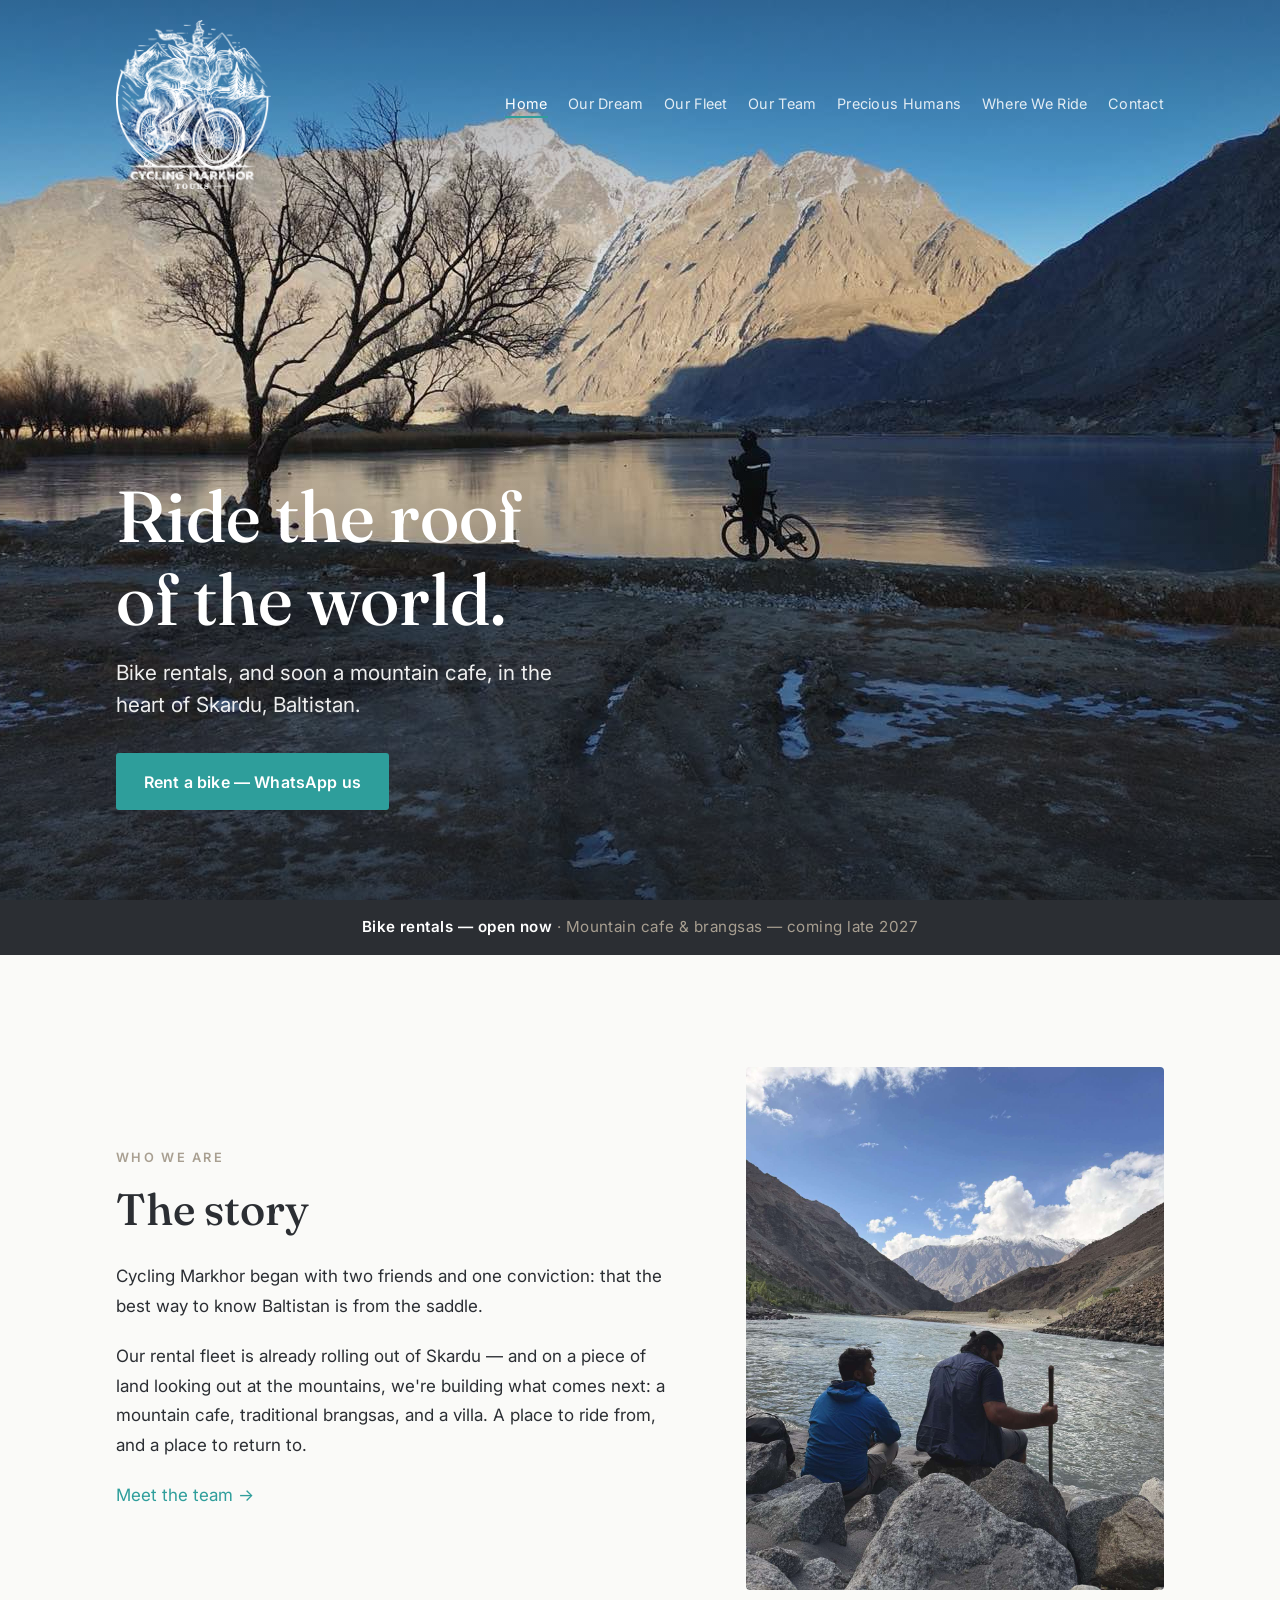
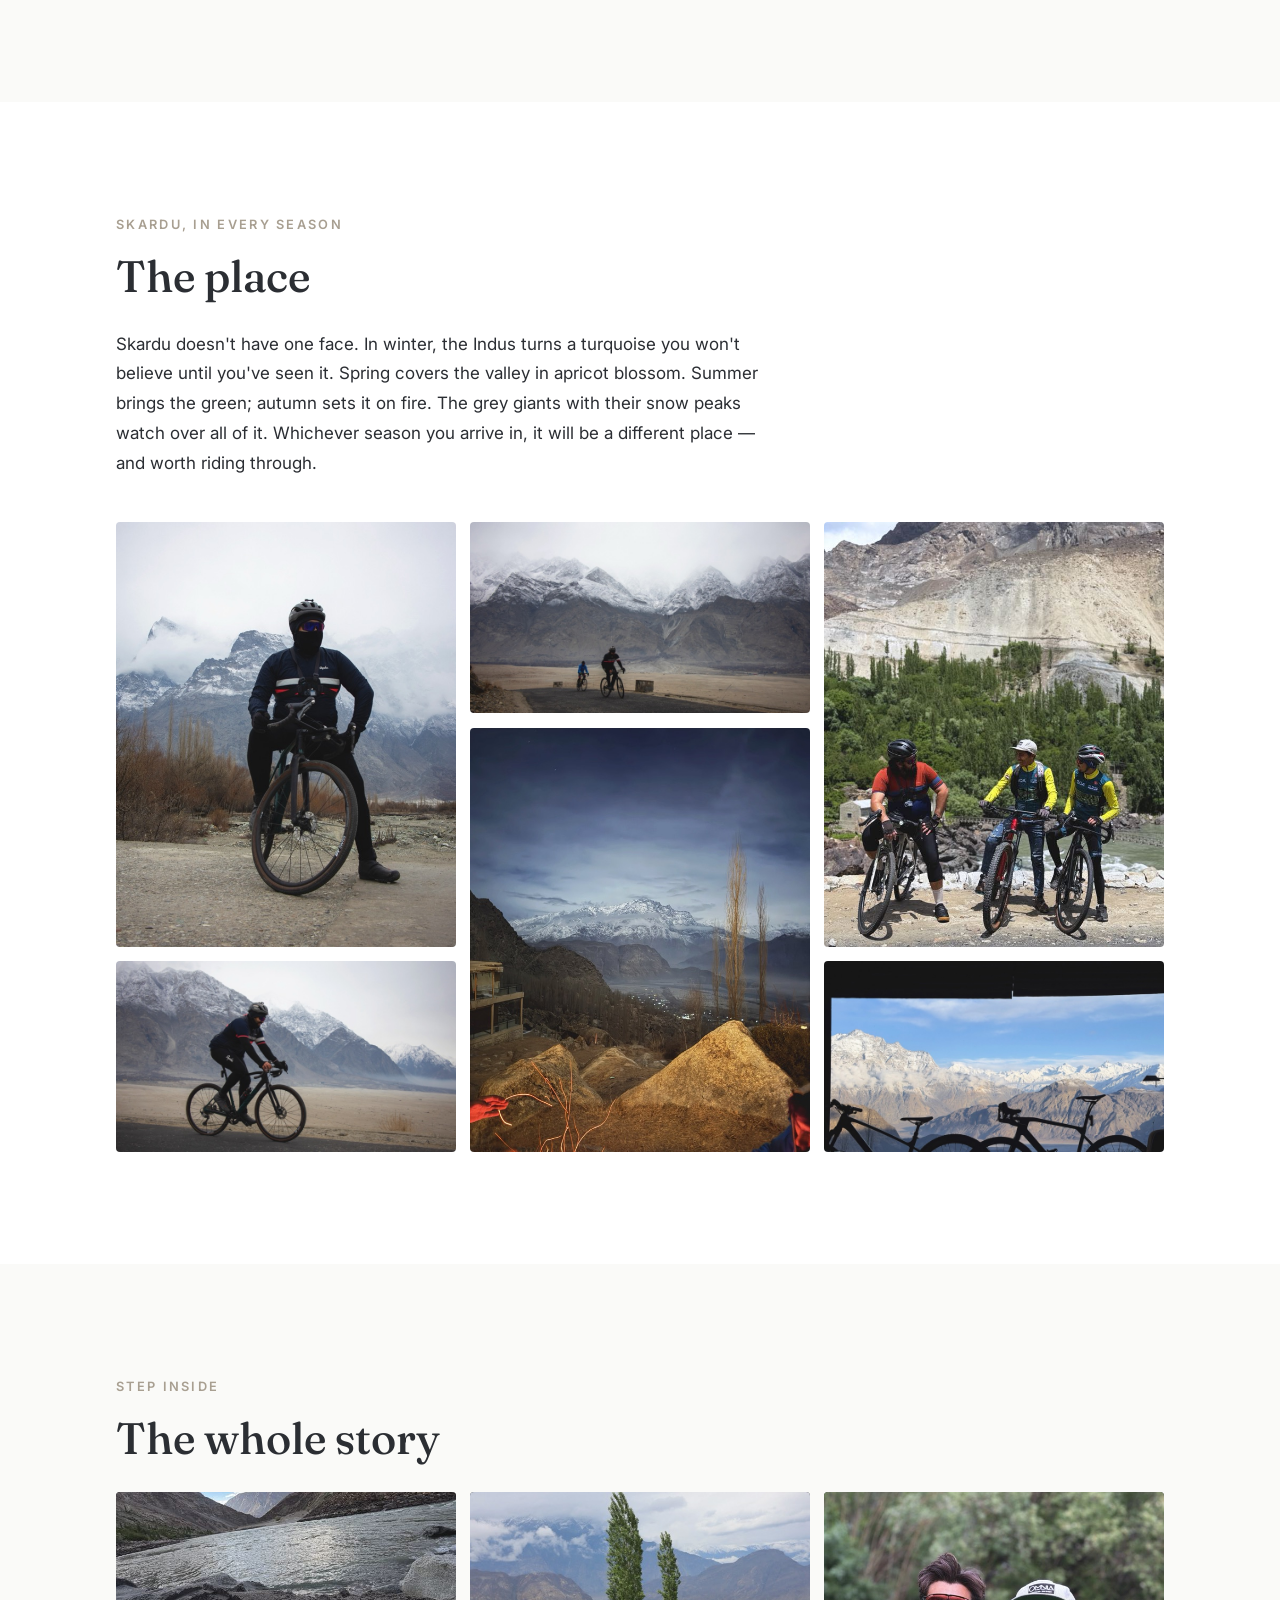
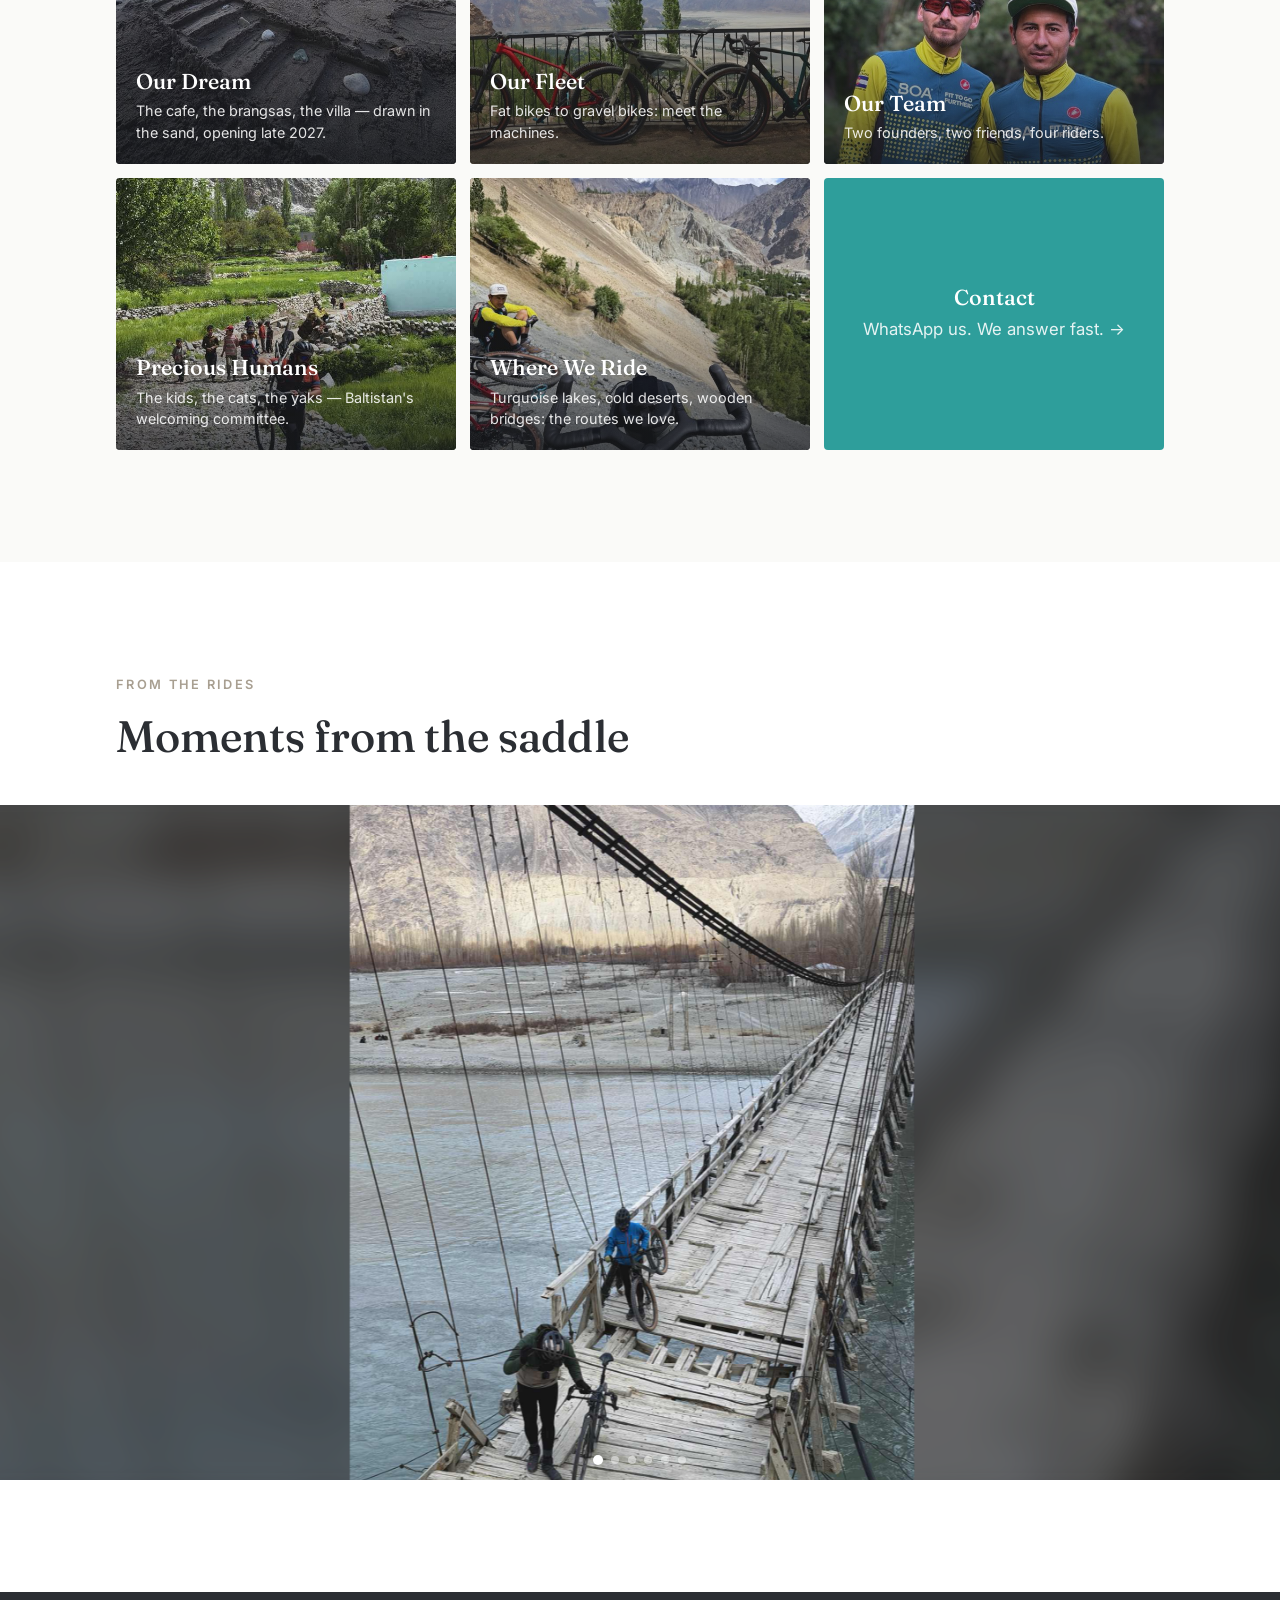
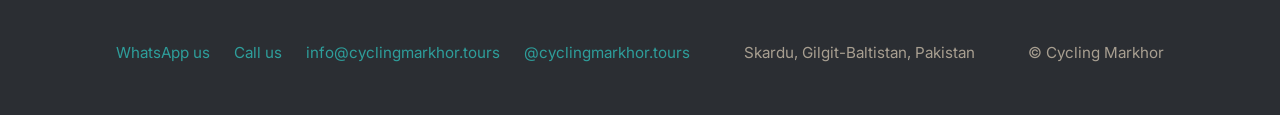
==== commit 0db9fcb2: "Site-wide crop audit: screenshot every section, fix crops hiding subjects Verified all sections of a" ====
--- a/index.html
+++ b/index.html
@@ -100,7 +100,7 @@
       <h2>The whole story</h2>
       <div class="explore-grid">
         <a class="explore-card" href="our-dream.html">
-          <img src="assets/img/thumbs/brangsas-from-dream-to-sand-1.jpg" alt="The plan for the cafe and brangsas drawn into the sand" loading="lazy" width="640" height="800">
+          <img class="pos-bottom" src="assets/img/thumbs/brangsas-from-dream-to-sand-1.jpg" alt="The plan for the cafe and brangsas drawn into the sand" loading="lazy" width="640" height="800">
           <div class="explore-card-text">
             <h3>Our Dream</h3>
             <p>The cafe, the brangsas, the villa — drawn in the sand, opening late 2027.</p>
--- a/css/style.css
+++ b/css/style.css
@@ -514,6 +514,19 @@
   object-fit: cover;
 }
 
+/* Crop anchors — for cover-cropped photos whose subject is off-center.
+   Every use is screenshot-verified (standing rule: no blind cover crops). */
+.pos-bottom { object-position: center bottom !important; }
+.pos-low { object-position: center 75% !important; }
+.pos-high { object-position: center 22% !important; }
+
+/* Bottom-anchored cover crop — for photos whose subject sits low in frame */
+.page-hero-media--bottom { object-position: center bottom; }
+
+/* Heroes whose subject sits in the lower third (sand drawings, the kids'
+   escort) — position tuned and screenshot-verified at desktop + phone widths */
+.page-hero-media--low { object-position: center 85%; }
+
 .page-hero .hero-shade { position: absolute; inset: 0; }
 
 .page-hero-content {
@@ -636,6 +649,7 @@
   object-fit: cover;
   border-radius: 4px;
 }
+.duo-grid--anchor-bottom img { object-position: center bottom; }
 
 /* ---------- Route cards (Where We Ride) ---------- */
 
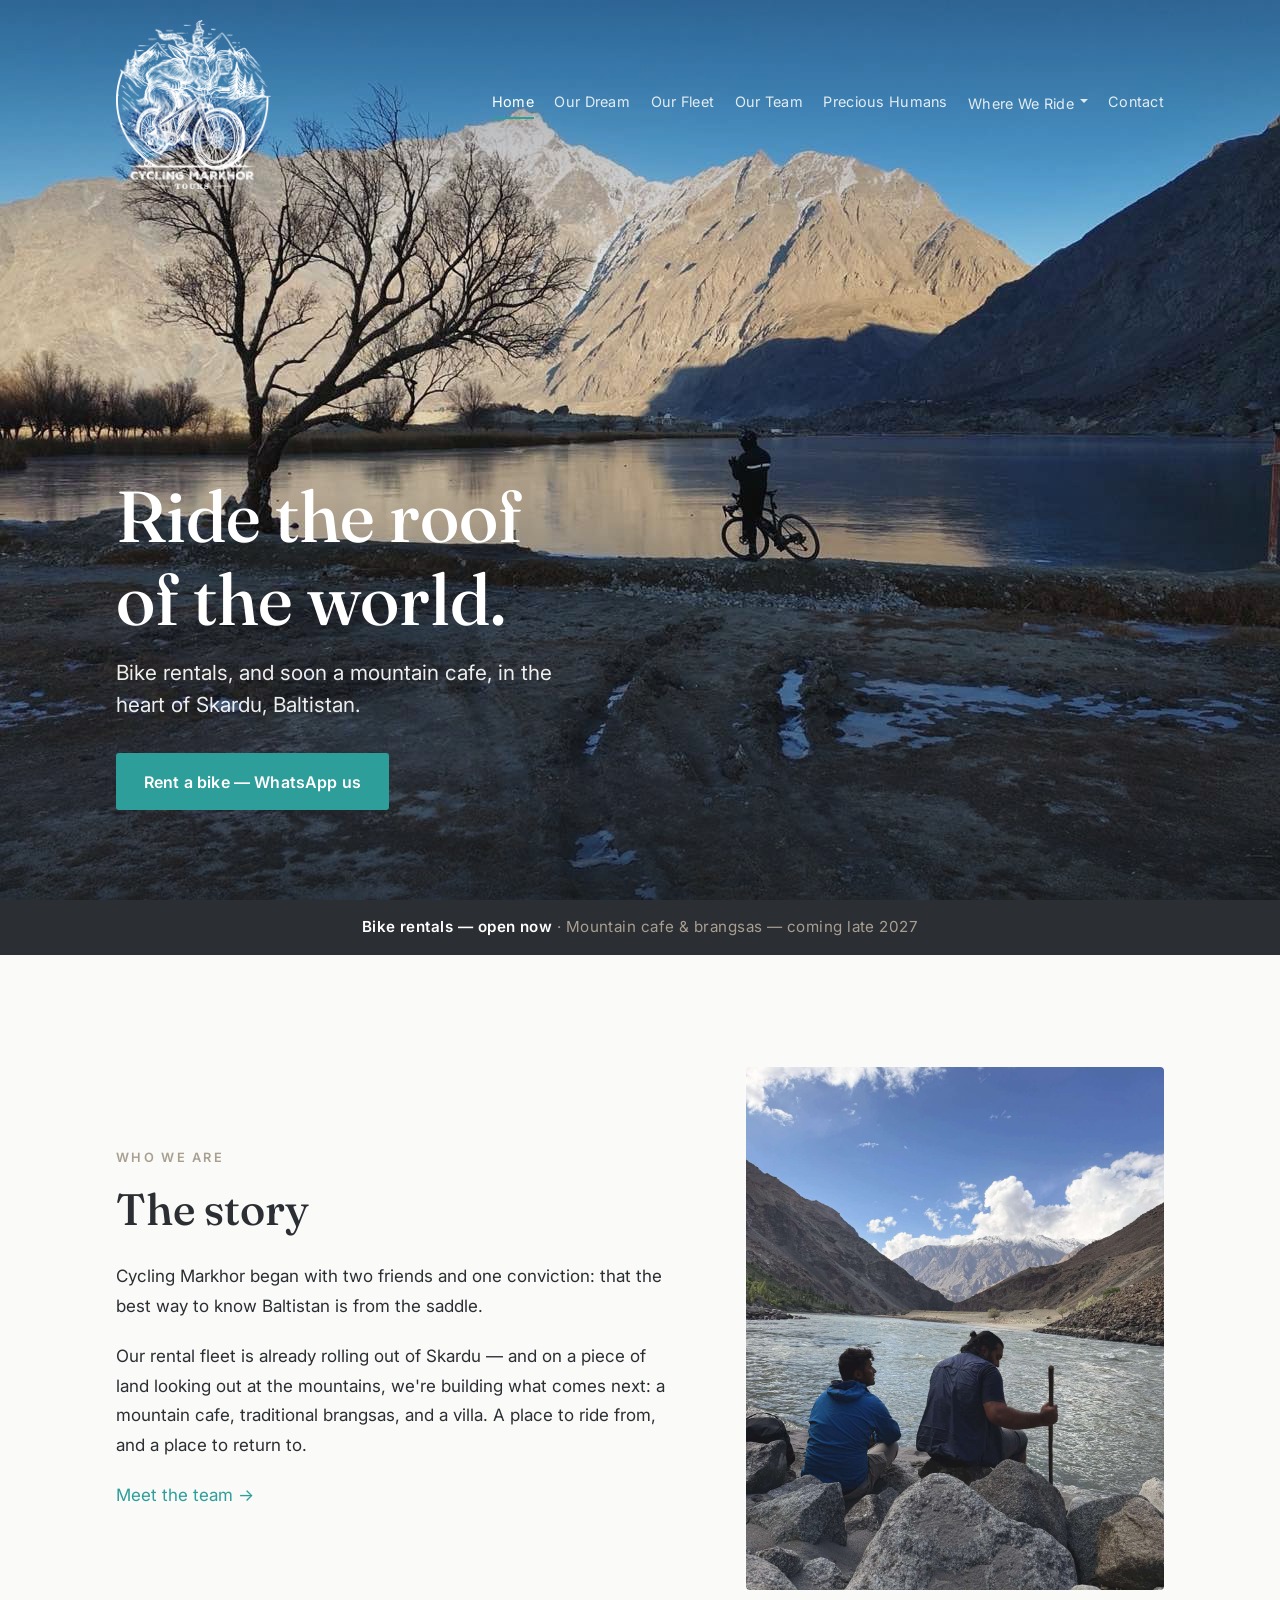
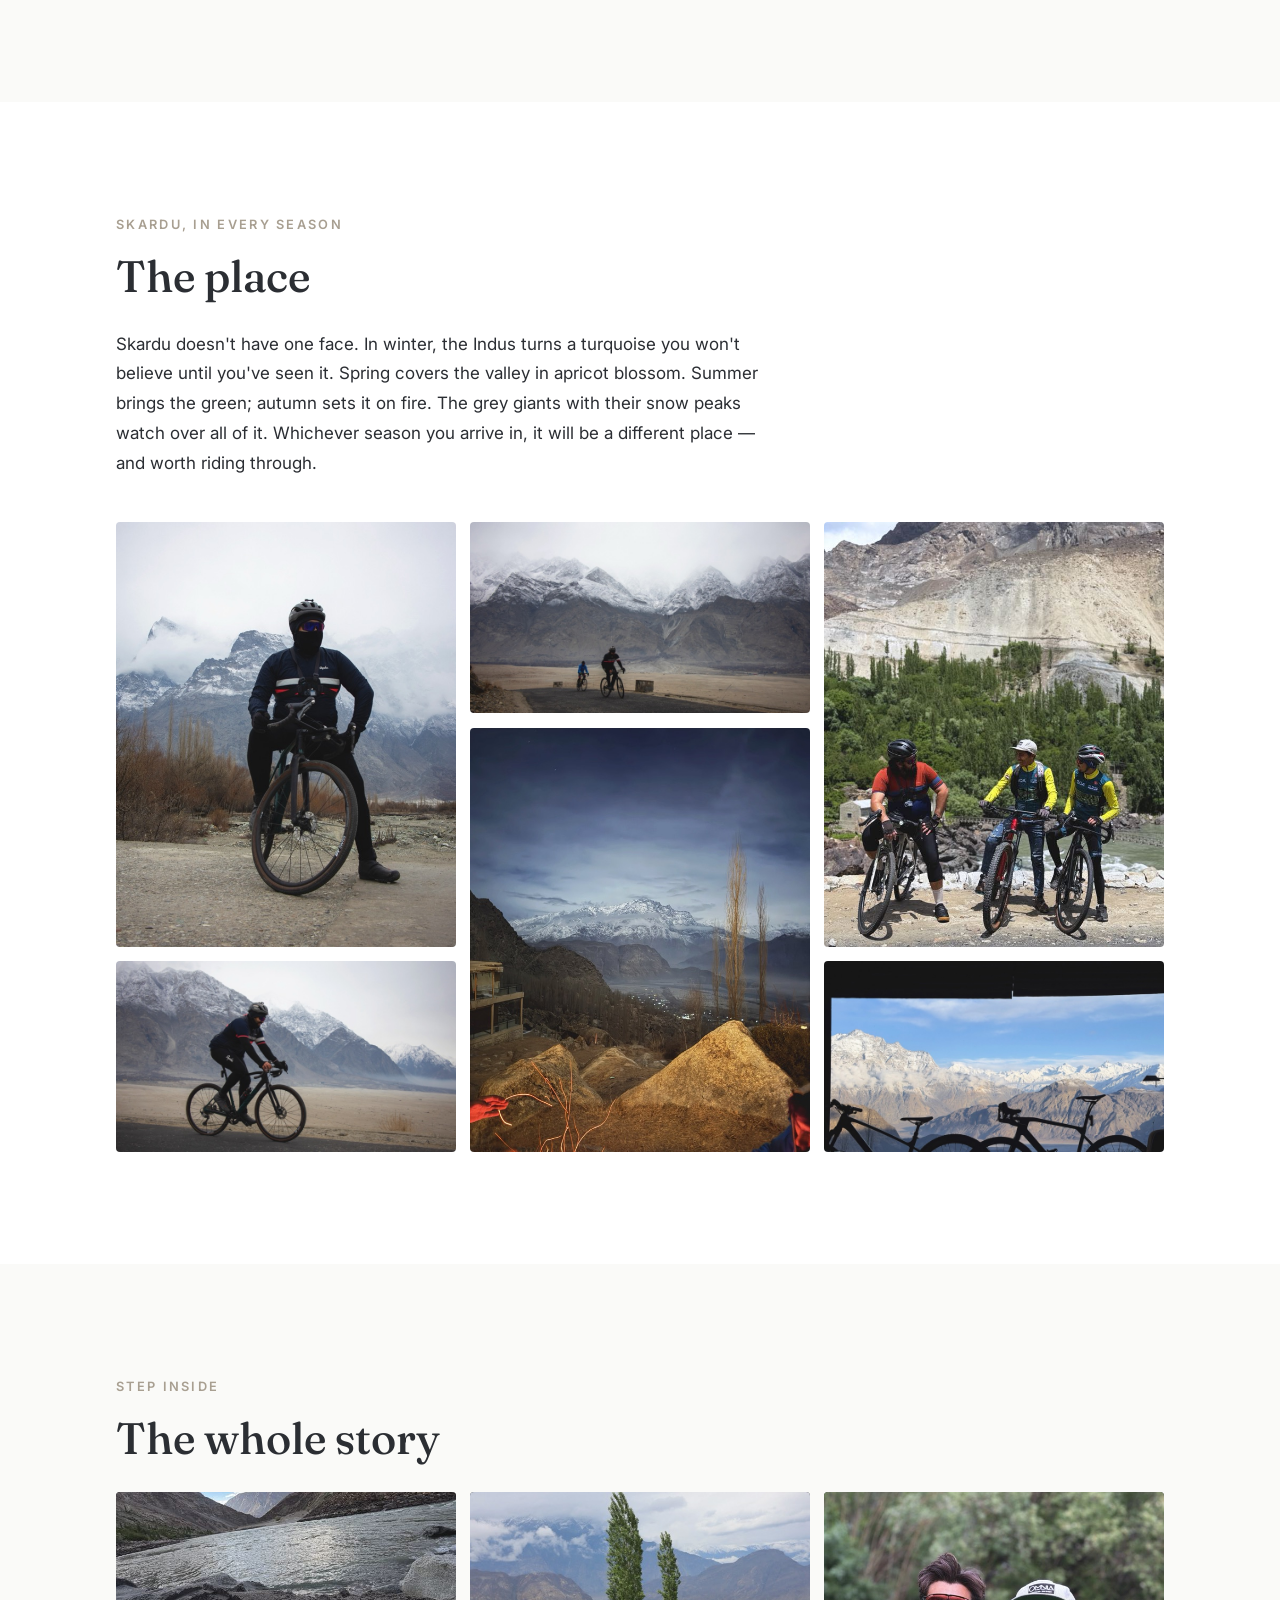
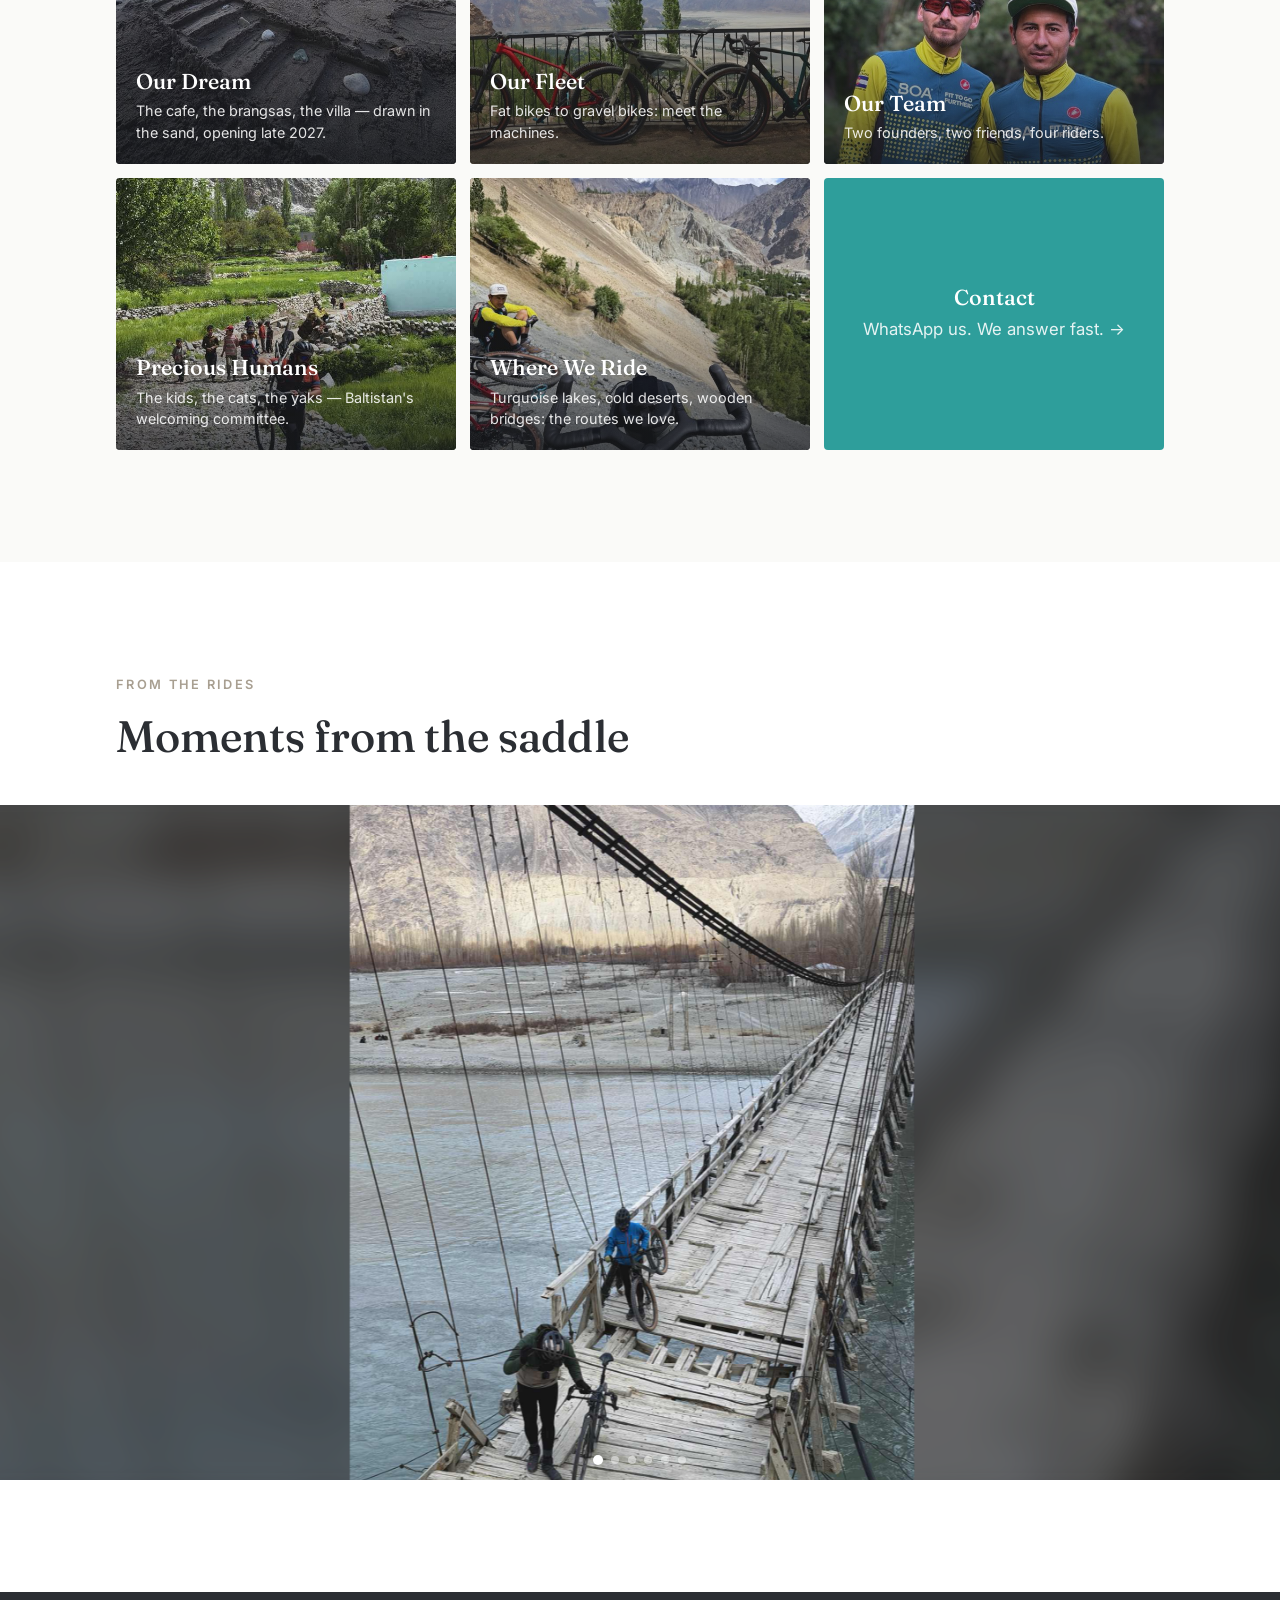
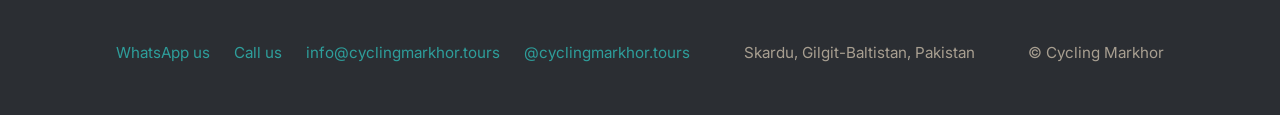
==== commit 71304239: "Rides: nav dropdown site-wide + Where We Ride hub — action reel + 5 valley cards Co-Authored-By: Cla" ====
--- a/index.html
+++ b/index.html
@@ -27,7 +27,17 @@
         <a href="our-fleet.html">Our Fleet</a>
         <a href="our-team.html">Our Team</a>
         <a href="our-precious-humans.html">Precious Humans</a>
-        <a href="where-we-ride.html">Where We Ride</a>
+        <div class="nav-item">
+          <a href="where-we-ride.html">Where We Ride</a>
+          <div class="nav-dropdown">
+            <a href="where-we-ride.html">All rides</a>
+            <a href="rides/kharmang-valley.html">Kharmang Valley</a>
+            <a href="rides/shigar-valley.html">Shigar Valley</a>
+            <a href="rides/upper-kachura.html">Upper Kachura</a>
+            <a href="rides/ghundus-valley.html">Ghundus Valley</a>
+            <a href="rides/hussainabad-broq.html">Hussainabad's Broq</a>
+          </div>
+        </div>
         <a href="contact.html">Contact</a>
       </nav>
     </div>
@@ -35,7 +45,7 @@
 
   <!-- Hero: 10-clip video reel (js/reel.js). Poster of clip 1 paints first. -->
   <section class="hero" data-clips="assets/vid/blind-lake.mp4,
-    assets/vid/nauman-hassnain-ejju-broko-cycling-towards-kachura.mp4,
+    assets/vid/broko-and-chocolate-rocks.mp4,
     assets/vid/pov-into-shigar.mp4,
     assets/vid/khamosh-waterfall.mp4,
     assets/vid/sarfaranga-desert.mp4,
--- a/css/style.css
+++ b/css/style.css
@@ -87,6 +87,42 @@
 .site-nav a:hover,
 .site-nav a[aria-current="page"] { color: #fff; }
 .site-nav a[aria-current="page"] { border-bottom: 2px solid var(--turquoise); }
+
+/* Rides dropdown — hover/focus opens on desktop; inside the mobile panel
+   it renders as a nested, always-visible list */
+.nav-item { position: relative; }
+.nav-item > a::after {
+  content: "";
+  display: inline-block;
+  margin-left: 0.35rem;
+  vertical-align: 0.15em;
+  border: 4px solid transparent;
+  border-top-color: currentColor;
+}
+.nav-dropdown {
+  position: absolute;
+  top: 100%;
+  left: 50%;
+  transform: translateX(-50%);
+  z-index: 40;
+  min-width: 12.5rem;
+  padding: 0.5rem 0;
+  background: rgba(43, 46, 51, 0.97);
+  border-radius: 0 0 4px 4px;
+  display: flex;
+  flex-direction: column;
+  opacity: 0;
+  visibility: hidden;
+  transition: opacity 0.2s ease, visibility 0.2s ease;
+}
+.nav-item:hover .nav-dropdown,
+.nav-item:focus-within .nav-dropdown { opacity: 1; visibility: visible; }
+.nav-dropdown a {
+  padding: 0.5rem 1.15rem;
+  font-size: 0.875rem;
+  white-space: nowrap;
+}
+.nav-dropdown a:hover { background: rgba(255, 255, 255, 0.06); }
 
 /* Solid header variant (contact page etc.) */
 .site-header--solid { position: static; background: var(--charcoal); }
@@ -140,6 +176,40 @@
     color: #fff;
   }
   .nav-open { overflow: hidden; }
+
+  /* Nested rides list inside the panel — one scrollable column (the
+     taller menu would otherwise wrap into a second column) */
+  .site-nav {
+    flex-wrap: nowrap;
+    justify-content: flex-start;
+    padding: 4.5rem 0 2.5rem;
+    overflow-y: auto;
+  }
+  .site-nav .nav-item {
+    position: static;
+    display: flex;
+    flex-direction: column;
+    align-items: center;
+  }
+  .nav-item > a::after { display: none; }
+  .nav-dropdown {
+    position: static;
+    transform: none;
+    opacity: 1;
+    visibility: visible;
+    background: none;
+    min-width: 0;
+    padding: 0.65rem 0 0;
+    gap: 0.55rem;
+    align-items: center;
+  }
+  .site-nav .nav-dropdown a {
+    font-family: var(--sans);
+    font-size: 1rem;
+    color: rgba(255, 255, 255, 0.75);
+    padding: 0;
+  }
+  .site-nav .nav-dropdown a:hover { background: none; color: #fff; }
 }
 
 /* ---------- Hero reel ---------- */
@@ -409,6 +479,29 @@
   transform: scale(1.25);
 }
 
+/* Compact slideshow — constrained width, for small photo sets (Prado) */
+.slideshow--compact {
+  max-width: 46rem;
+  margin: 2.5rem auto 0;
+  height: 45vh;
+  border-radius: 4px;
+}
+@media (min-width: 48rem) {
+  .slideshow--compact { height: 55vh; }
+}
+
+/* Optional slideshow caption line (kids slideshow) — fixed height so the
+   stage doesn't jump when a slide has no caption */
+.slide-caption {
+  margin: 0.75rem auto 0;
+  max-width: 44rem;
+  min-height: 1.3em;
+  text-align: center;
+  font-size: 0.85rem;
+  line-height: 1.5;
+  color: var(--stone);
+}
+
 /* Moments */
 
 .moments-grid {
@@ -431,6 +524,19 @@
 @media (max-width: 26rem) {
   .moments-grid { grid-template-columns: 1fr; }
   .moments-grid img { aspect-ratio: 4 / 3; }
+}
+
+/* Photo-only mosaic variant (Team): every tile at its native aspect —
+   portraits are 4:5, the one landscape closes the grid full-width at 16:9.
+   In the two-column band the first portrait leads full-width so the nine
+   portraits still pack into even rows. */
+.moments-grid.moments-grid--natural img { aspect-ratio: 4 / 5; }
+.moments-grid.moments-grid--natural img.mosaic-wide {
+  grid-column: 1 / -1;
+  aspect-ratio: 16 / 9;
+}
+@media (min-width: 26rem) and (max-width: 47.99rem) {
+  .moments-grid--natural img:first-child { grid-column: 1 / -1; }
 }
 
 /* ---------- Contact page ---------- */
@@ -520,12 +626,50 @@
 .pos-low { object-position: center 75% !important; }
 .pos-high { object-position: center 22% !important; }
 
+/* Precious Humans hero: full-bleed collage of three 4:5 verticals in
+   equal thirds. Per-tile crops screenshot-verified (standing rule).
+   Phone: first tile full-width on top, the other two side by side. */
+.hero-collage {
+  position: absolute;
+  inset: 0;
+  display: grid;
+  grid-template-columns: repeat(3, 1fr);
+  gap: 2px;
+}
+.hero-collage img {
+  width: 100%;
+  height: 100%;
+  object-fit: cover;
+}
+@media (max-width: 44rem) {
+  .hero-collage {
+    grid-template-columns: 1fr 1fr;
+    /* minmax(0,…) so the rows split the hero exactly — a plain 1fr track
+       refuses to shrink below the image's intrinsic height and the second
+       row would spill past the hero's clipped edge */
+    grid-template-rows: minmax(0, 1.15fr) minmax(0, 1fr);
+  }
+  .hero-collage img:first-child { grid-column: 1 / -1; }
+}
+
 /* Bottom-anchored cover crop — for photos whose subject sits low in frame */
 .page-hero-media--bottom { object-position: center bottom; }
 
 /* Heroes whose subject sits in the lower third (sand drawings, the kids'
    escort) — position tuned and screenshot-verified at desktop + phone widths */
 .page-hero-media--low { object-position: center 85%; }
+
+/* Fleet hero: wide landscape whose subject spans the full width — cover
+   crop (tuned) on desktop, contain-on-blur below tablet width so all
+   three bikes stay visible on phones */
+.page-hero-blur {
+  filter: blur(22px) brightness(0.55);
+  transform: scale(1.12);
+}
+.page-hero-media--fleet { object-position: center 75%; }
+@media (max-width: 48rem) {
+  .page-hero .page-hero-media--fleet { object-fit: contain; object-position: center 40%; }
+}
 
 .page-hero .hero-shade { position: absolute; inset: 0; }
 
@@ -570,6 +714,25 @@
   object-fit: cover;
 }
 .info-card .video-card { margin: 0; }
+
+/* Card slideshow: a mini in-card crossfade (Ejju's counterpart to Broko's
+   tap-to-play). All slides are native 4:5 portraits — no crop. */
+.card-slideshow {
+  position: relative;
+  aspect-ratio: 4 / 5;
+  overflow: hidden;
+  border-radius: 4px;
+}
+.card-slideshow img {
+  position: absolute;
+  inset: 0;
+  width: 100%;
+  height: 100%;
+  object-fit: cover;
+  opacity: 0;
+  transition: opacity 0.8s ease;
+}
+.card-slideshow img.is-visible { opacity: 1; }
 .info-card h3 { margin-top: 1rem; font-size: 1.3rem; }
 .info-card .role { color: var(--turquoise); font-size: 0.85rem; font-weight: 600; letter-spacing: 0.06em; text-transform: uppercase; }
 .info-card p { margin-top: 0.5rem; font-size: 0.975rem; line-height: 1.65; }
@@ -723,6 +886,35 @@
 .media-wide-center {
   max-width: 44rem;
   margin: 2.5rem auto 0;
+}
+.media-wide-center img { width: 100%; border-radius: 4px; }
+
+/* And-friends collage: two phone-frames flanking a middle column of two
+   stacked wide clips — 13:20:13 column ratio makes the 16:9 pair (plus gap)
+   land level with the 9:16 phone frames. Wides cover-crop by a hair. */
+.friends-collage {
+  display: grid;
+  grid-template-columns: 13fr 20fr 13fr;
+  gap: 0.9rem;
+  margin-top: 2.5rem;
+}
+.friends-collage .phone-card { width: 100%; }
+.friends-wides {
+  display: grid;
+  grid-template-rows: 1fr 1fr;
+  gap: 0.9rem;
+}
+.friends-wides video {
+  width: 100%;
+  height: 100%;
+  object-fit: cover;
+  border-radius: 4px;
+  background: var(--charcoal);
+}
+@media (max-width: 44rem) {
+  .friends-collage { grid-template-columns: 1fr 1fr; }
+  .friends-wides { grid-column: 1 / -1; grid-template-rows: none; order: 1; }
+  .friends-wides video { height: auto; aspect-ratio: 16 / 9; }
 }
 
 .section--stillness {
